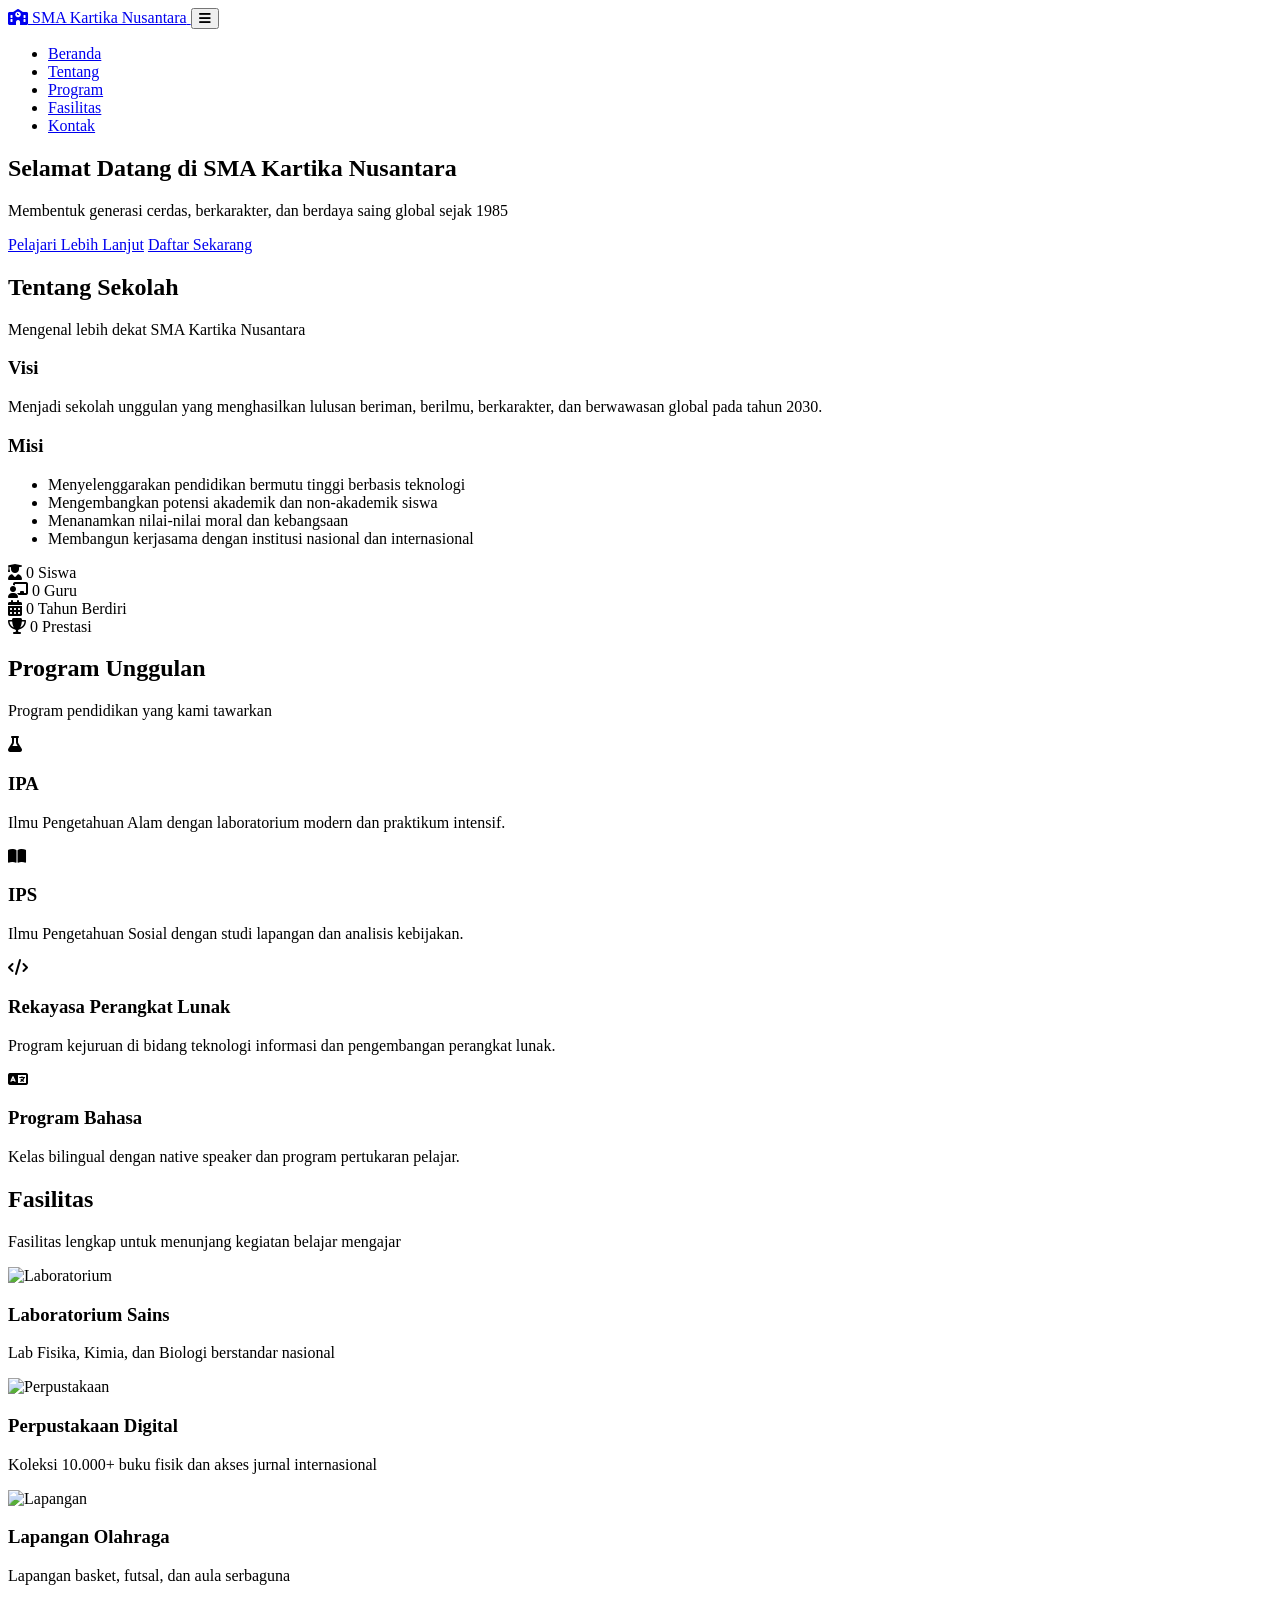
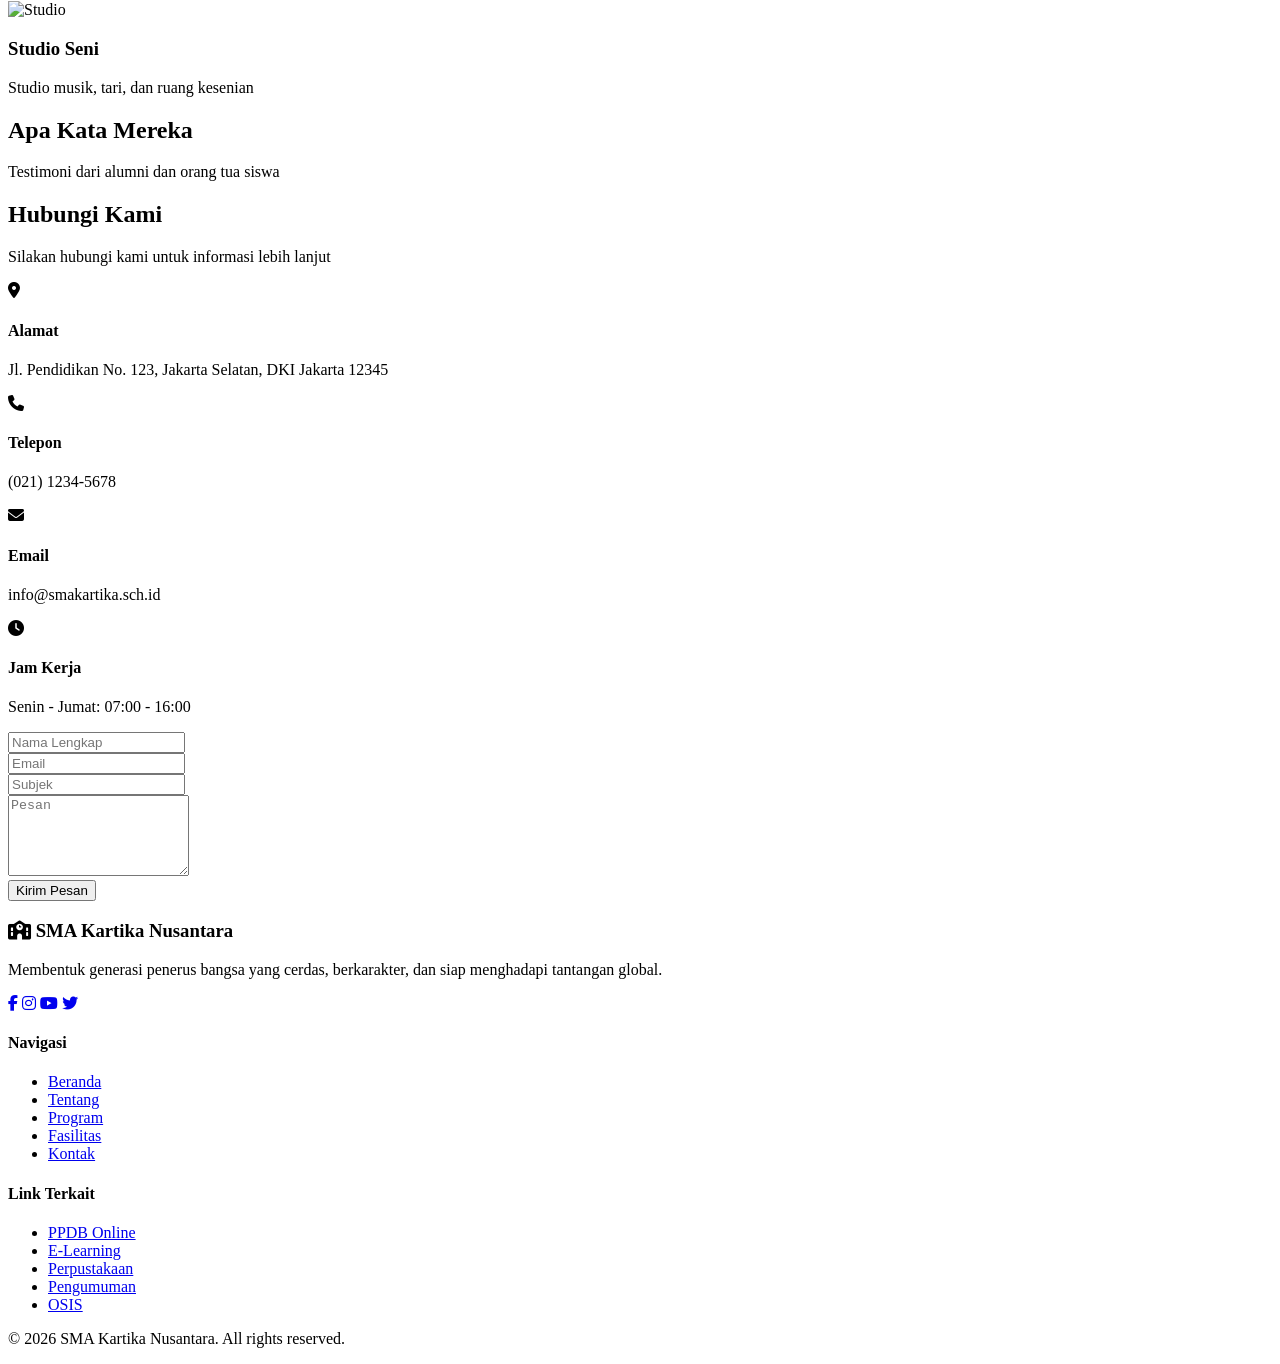
==== index.html @ 845f1a04 "Add files via upload" ====
<!DOCTYPE html>
<html lang="id">
<head>
    <meta charset="UTF-8">
    <meta name="viewport" content="width=device-width, initial-scale=1.0">
    <title>SMA Kartika Nusantara</title>
    <link rel="stylesheet" href="css/style.css">
    <link rel="stylesheet" href="https://cdnjs.cloudflare.com/ajax/libs/font-awesome/6.5.0/css/all.min.css">
</head>
<body>
    <!-- Navbar -->
    <nav class="navbar">
        <div class="container nav-container">
            <a href="#" class="nav-logo">
                <i class="fas fa-school"></i>
                <span>SMA Kartika Nusantara</span>
            </a>
            <button class="nav-toggle" id="navToggle" aria-label="Menu">
                <i class="fas fa-bars"></i>
            </button>
            <ul class="nav-menu" id="navMenu">
                <li><a href="#home" class="nav-link active">Beranda</a></li>
                <li><a href="#about" class="nav-link">Tentang</a></li>
                <li><a href="#programs" class="nav-link">Program</a></li>
                <li><a href="#facilities" class="nav-link">Fasilitas</a></li>
                <li><a href="#contact" class="nav-link">Kontak</a></li>
            </ul>
        </div>
    </nav>

    <!-- Hero -->
    <section class="hero" id="home">
        <div class="hero-overlay"></div>
        <div class="container hero-content">
            <h1>Selamat Datang di <span class="highlight">SMA Kartika Nusantara</span></h1>
            <p>Membentuk generasi cerdas, berkarakter, dan berdaya saing global sejak 1985</p>
            <div class="hero-buttons">
                <a href="#about" class="btn btn-primary">Pelajari Lebih Lanjut</a>
                <a href="#contact" class="btn btn-secondary">Daftar Sekarang</a>
            </div>
        </div>
    </section>

    <!-- About -->
    <section class="section" id="about">
        <div class="container">
            <div class="section-header">
                <h2>Tentang Sekolah</h2>
                <div class="divider"></div>
                <p>Mengenal lebih dekat SMA Kartika Nusantara</p>
            </div>
            <div class="about-grid">
                <div class="about-text">
                    <h3>Visi</h3>
                    <p>Menjadi sekolah unggulan yang menghasilkan lulusan beriman, berilmu, berkarakter, dan berwawasan global pada tahun 2030.</p>
                    <h3>Misi</h3>
                    <ul class="mission-list">
                        <li>Menyelenggarakan pendidikan bermutu tinggi berbasis teknologi</li>
                        <li>Mengembangkan potensi akademik dan non-akademik siswa</li>
                        <li>Menanamkan nilai-nilai moral dan kebangsaan</li>
                        <li>Membangun kerjasama dengan institusi nasional dan internasional</li>
                    </ul>
                </div>
                <div class="about-stats">
                    <div class="stat-card">
                        <i class="fas fa-user-graduate"></i>
                        <span class="stat-number" data-target="1200">0</span>
                        <span class="stat-label">Siswa</span>
                    </div>
                    <div class="stat-card">
                        <i class="fas fa-chalkboard-user"></i>
                        <span class="stat-number" data-target="85">0</span>
                        <span class="stat-label">Guru</span>
                    </div>
                    <div class="stat-card">
                        <i class="fas fa-calendar-alt"></i>
                        <span class="stat-number" data-target="39">0</span>
                        <span class="stat-label">Tahun Berdiri</span>
                    </div>
                    <div class="stat-card">
                        <i class="fas fa-trophy"></i>
                        <span class="stat-number" data-target="150">0</span>
                        <span class="stat-label">Prestasi</span>
                    </div>
                </div>
            </div>
        </div>
    </section>

    <!-- Programs -->
    <section class="section bg-light" id="programs">
        <div class="container">
            <div class="section-header">
                <h2>Program Unggulan</h2>
                <div class="divider"></div>
                <p>Program pendidikan yang kami tawarkan</p>
            </div>
            <div class="programs-grid">
                <div class="program-card">
                    <div class="program-icon"><i class="fas fa-flask"></i></div>
                    <h3>IPA</h3>
                    <p>Ilmu Pengetahuan Alam dengan laboratorium modern dan praktikum intensif.</p>
                </div>
                <div class="program-card">
                    <div class="program-icon"><i class="fas fa-book-open"></i></div>
                    <h3>IPS</h3>
                    <p>Ilmu Pengetahuan Sosial dengan studi lapangan dan analisis kebijakan.</p>
                </div>
                <div class="program-card">
                    <div class="program-icon"><i class="fas fa-code"></i></div>
                    <h3>Rekayasa Perangkat Lunak</h3>
                    <p>Program kejuruan di bidang teknologi informasi dan pengembangan perangkat lunak.</p>
                </div>
                <div class="program-card">
                    <div class="program-icon"><i class="fas fa-language"></i></div>
                    <h3>Program Bahasa</h3>
                    <p>Kelas bilingual dengan native speaker dan program pertukaran pelajar.</p>
                </div>
            </div>
        </div>
    </section>

    <!-- Facilities -->
    <section class="section" id="facilities">
        <div class="container">
            <div class="section-header">
                <h2>Fasilitas</h2>
                <div class="divider"></div>
                <p>Fasilitas lengkap untuk menunjang kegiatan belajar mengajar</p>
            </div>
            <div class="facilities-grid">
                <div class="facility-card">
                    <img src="https://placehold.co/400x250/2563eb/ffffff?text=Laboratorium" alt="Laboratorium">
                    <div class="facility-info">
                        <h3>Laboratorium Sains</h3>
                        <p>Lab Fisika, Kimia, dan Biologi berstandar nasional</p>
                    </div>
                </div>
                <div class="facility-card">
                    <img src="https://placehold.co/400x250/7c3aed/ffffff?text=Perpustakaan" alt="Perpustakaan">
                    <div class="facility-info">
                        <h3>Perpustakaan Digital</h3>
                        <p>Koleksi 10.000+ buku fisik dan akses jurnal internasional</p>
                    </div>
                </div>
                <div class="facility-card">
                    <img src="https://placehold.co/400x250/059669/ffffff?text=Lapangan" alt="Lapangan">
                    <div class="facility-info">
                        <h3>Lapangan Olahraga</h3>
                        <p>Lapangan basket, futsal, dan aula serbaguna</p>
                    </div>
                </div>
                <div class="facility-card">
                    <img src="https://placehold.co/400x250/dc2626/ffffff?text=Studio" alt="Studio">
                    <div class="facility-info">
                        <h3>Studio Seni</h3>
                        <p>Studio musik, tari, dan ruang kesenian</p>
                    </div>
                </div>
            </div>
        </div>
    </section>

    <!-- Testimonials -->
    <section class="section bg-light" id="testimonials">
        <div class="container">
            <div class="section-header">
                <h2>Apa Kata Mereka</h2>
                <div class="divider"></div>
                <p>Testimoni dari alumni dan orang tua siswa</p>
            </div>
            <div class="testimonials-grid" id="testimonialsContainer"></div>
        </div>
    </section>

    <!-- Contact -->
    <section class="section" id="contact">
        <div class="container">
            <div class="section-header">
                <h2>Hubungi Kami</h2>
                <div class="divider"></div>
                <p>Silakan hubungi kami untuk informasi lebih lanjut</p>
            </div>
            <div class="contact-grid">
                <div class="contact-info">
                    <div class="contact-item">
                        <i class="fas fa-map-marker-alt"></i>
                        <div>
                            <h4>Alamat</h4>
                            <p>Jl. Pendidikan No. 123, Jakarta Selatan, DKI Jakarta 12345</p>
                        </div>
                    </div>
                    <div class="contact-item">
                        <i class="fas fa-phone"></i>
                        <div>
                            <h4>Telepon</h4>
                            <p>(021) 1234-5678</p>
                        </div>
                    </div>
                    <div class="contact-item">
                        <i class="fas fa-envelope"></i>
                        <div>
                            <h4>Email</h4>
                            <p>info@smakartika.sch.id</p>
                        </div>
                    </div>
                    <div class="contact-item">
                        <i class="fas fa-clock"></i>
                        <div>
                            <h4>Jam Kerja</h4>
                            <p>Senin - Jumat: 07:00 - 16:00</p>
                        </div>
                    </div>
                </div>
                <form class="contact-form" id="contactForm">
                    <div class="form-group">
                        <input type="text" id="name" placeholder="Nama Lengkap" required>
                    </div>
                    <div class="form-group">
                        <input type="email" id="email" placeholder="Email" required>
                    </div>
                    <div class="form-group">
                        <input type="text" id="subject" placeholder="Subjek" required>
                    </div>
                    <div class="form-group">
                        <textarea id="message" rows="5" placeholder="Pesan" required></textarea>
                    </div>
                    <button type="submit" class="btn btn-primary btn-submit">Kirim Pesan</button>
                </form>
            </div>
        </div>
    </section>

    <!-- Footer -->
    <footer class="footer">
        <div class="container footer-grid">
            <div class="footer-brand">
                <h3><i class="fas fa-school"></i> SMA Kartika Nusantara</h3>
                <p>Membentuk generasi penerus bangsa yang cerdas, berkarakter, dan siap menghadapi tantangan global.</p>
                <div class="footer-social">
                    <a href="#" aria-label="Facebook"><i class="fab fa-facebook-f"></i></a>
                    <a href="#" aria-label="Instagram"><i class="fab fa-instagram"></i></a>
                    <a href="#" aria-label="YouTube"><i class="fab fa-youtube"></i></a>
                    <a href="#" aria-label="Twitter"><i class="fab fa-twitter"></i></a>
                </div>
            </div>
            <div class="footer-links">
                <h4>Navigasi</h4>
                <ul>
                    <li><a href="#home">Beranda</a></li>
                    <li><a href="#about">Tentang</a></li>
                    <li><a href="#programs">Program</a></li>
                    <li><a href="#facilities">Fasilitas</a></li>
                    <li><a href="#contact">Kontak</a></li>
                </ul>
            </div>
            <div class="footer-links">
                <h4>Link Terkait</h4>
                <ul>
                    <li><a href="#">PPDB Online</a></li>
                    <li><a href="#">E-Learning</a></li>
                    <li><a href="#">Perpustakaan</a></li>
                    <li><a href="#">Pengumuman</a></li>
                    <li><a href="#">OSIS</a></li>
                </ul>
            </div>
        </div>
        <div class="footer-bottom">
            <p>&copy; 2026 SMA Kartika Nusantara. All rights reserved.</p>
        </div>
    </footer>

    <script src="js/script.js"></script>
</body>
</html>
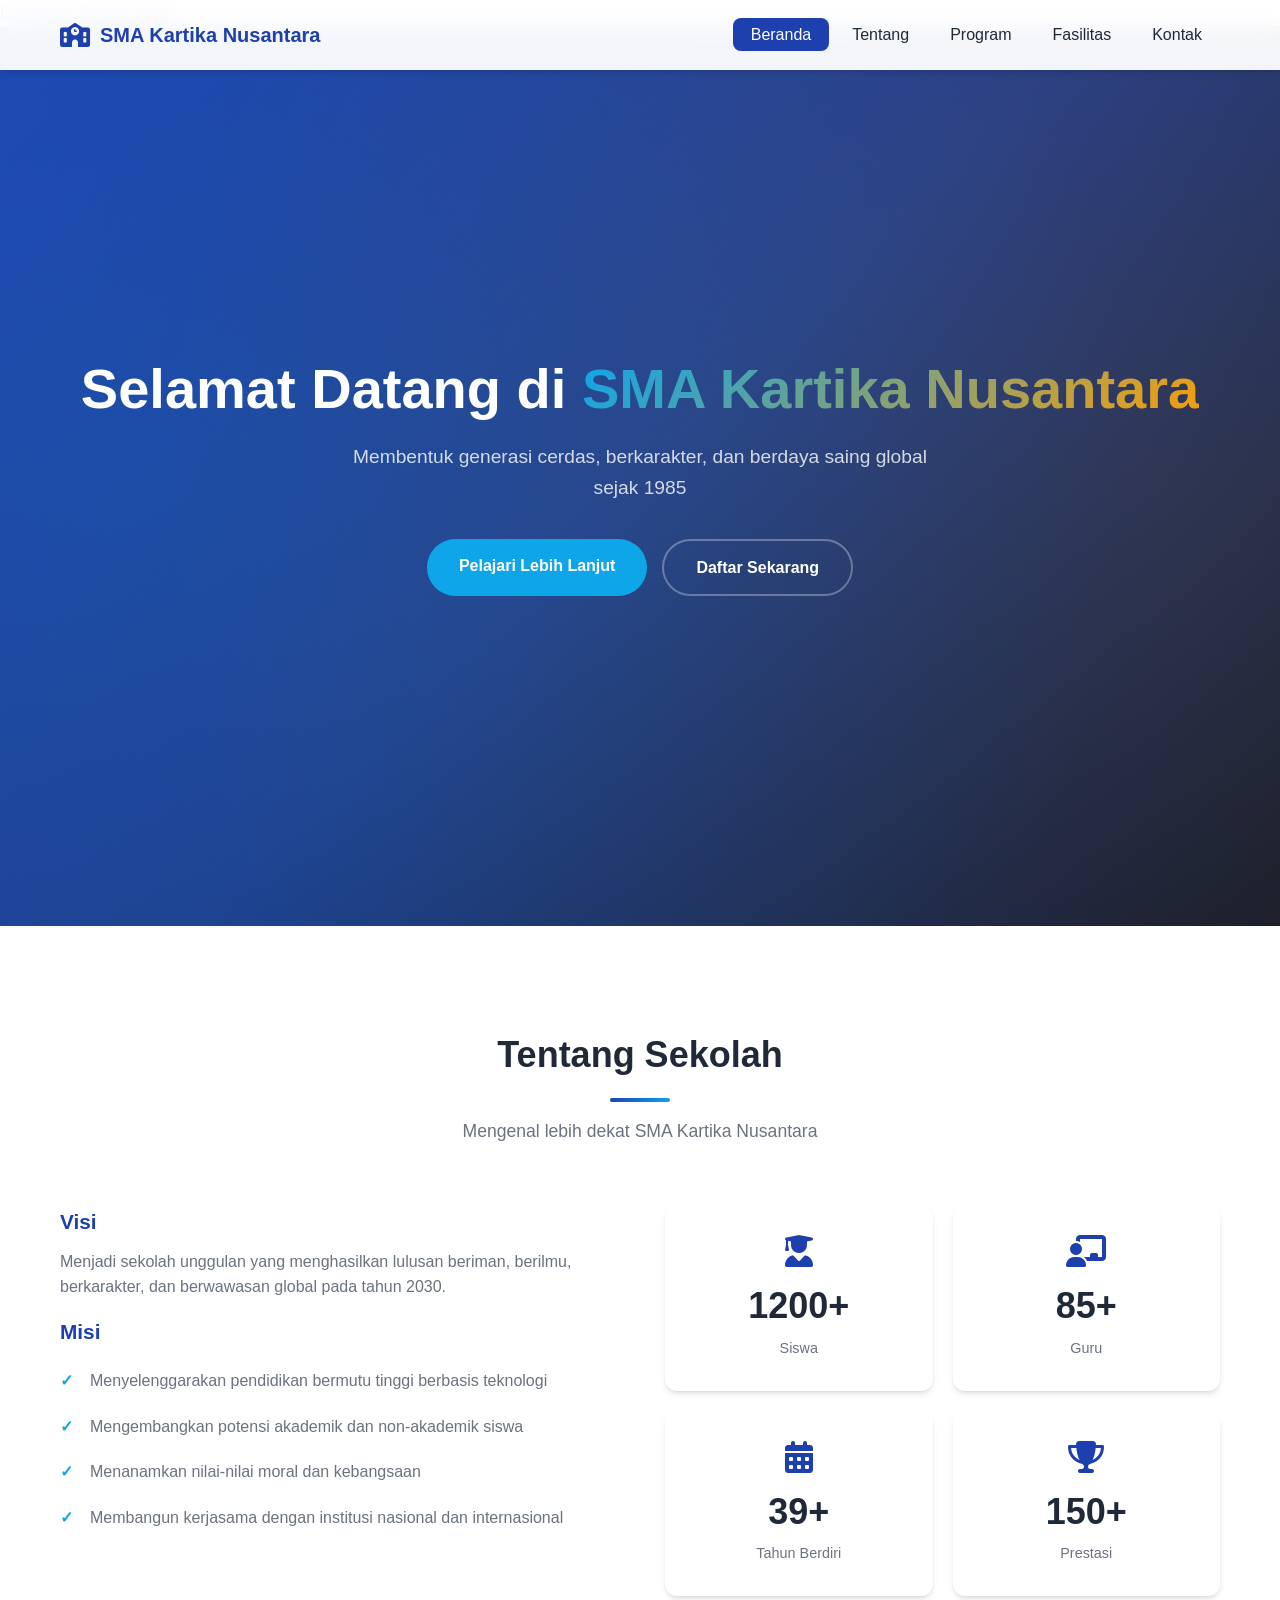
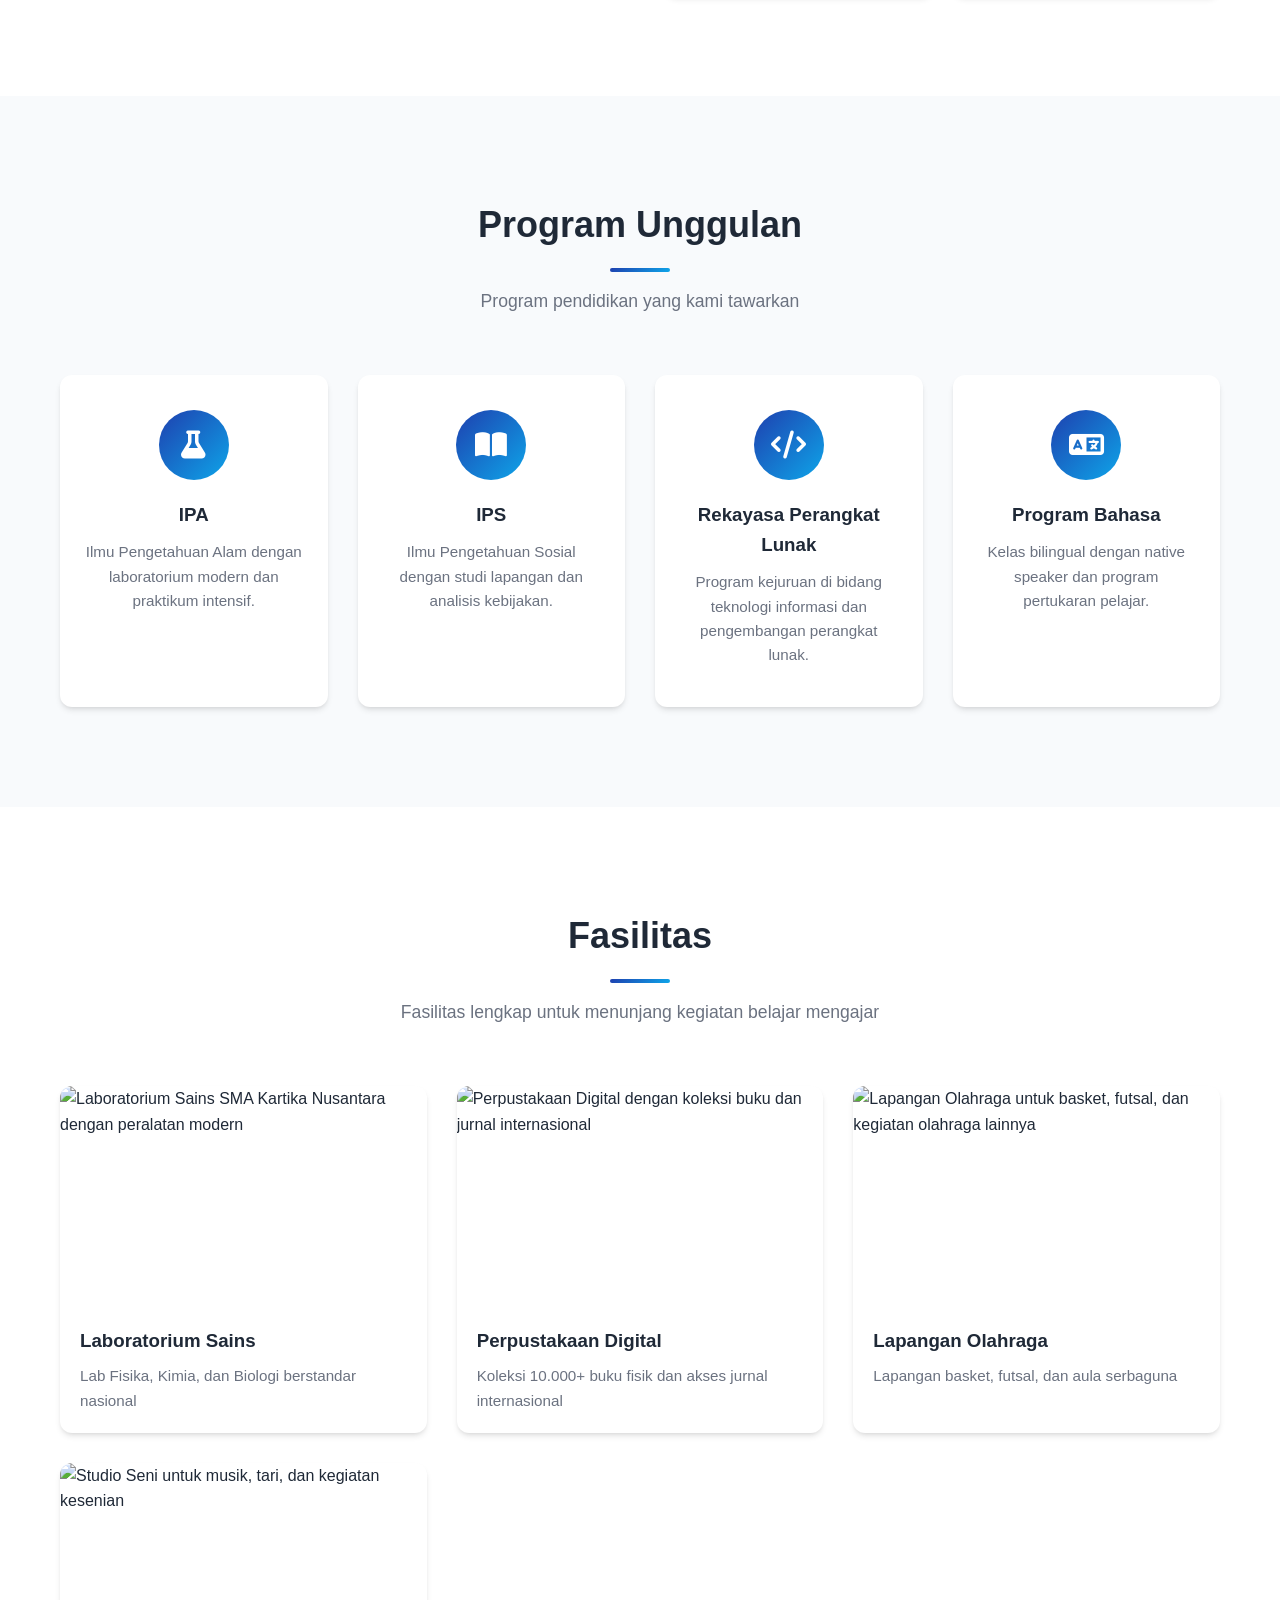
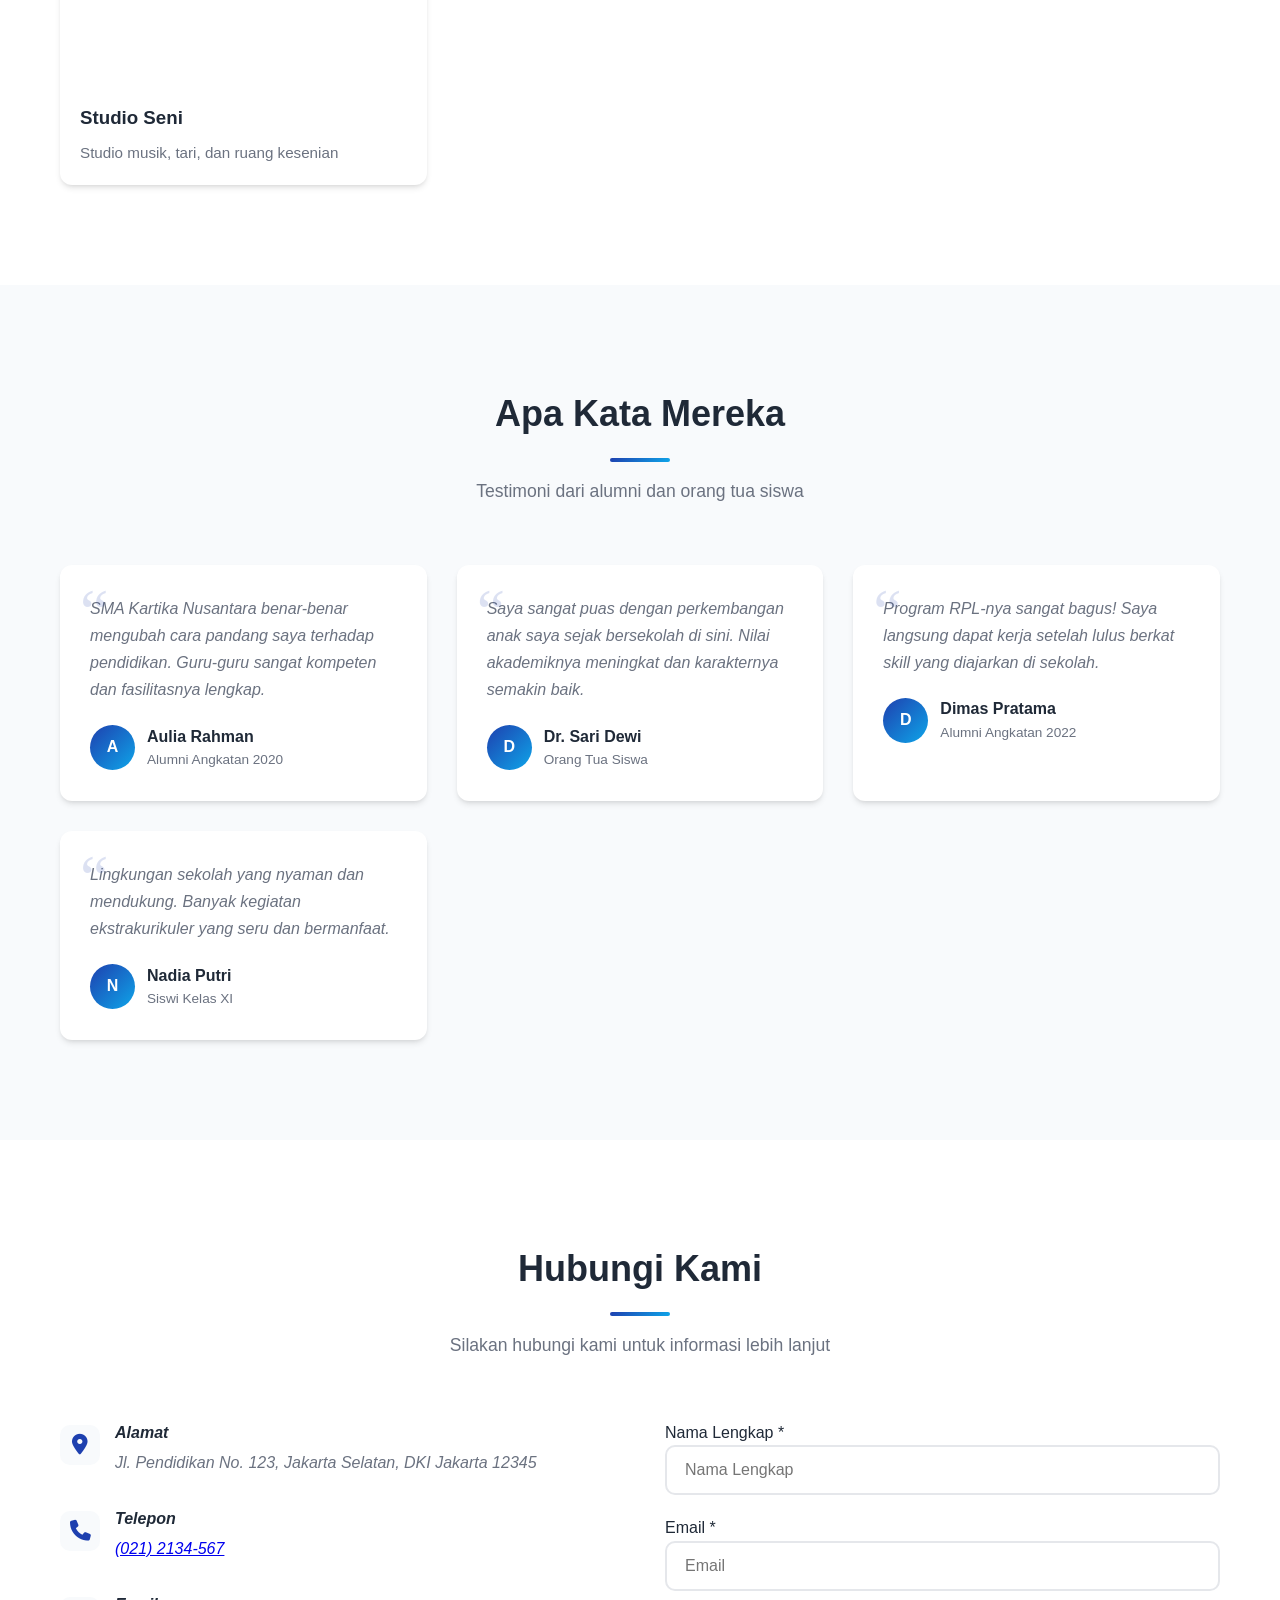
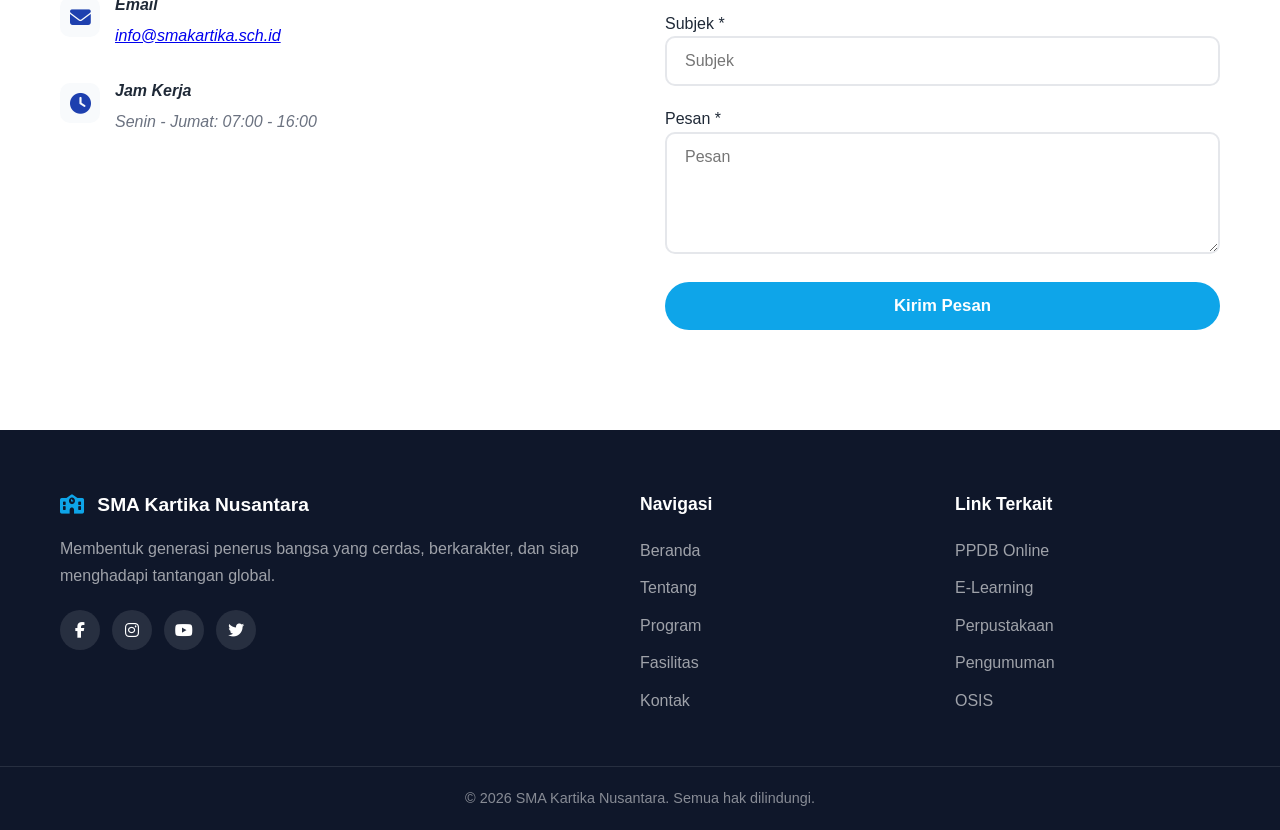
==== commit 9dcd22c4: "Improve: Enhanced HTML with accessibility, SEO, and best practices - Added comprehensive meta tags (" ====
--- a/index.html
+++ b/index.html
@@ -3,23 +3,38 @@
 <head>
     <meta charset="UTF-8">
     <meta name="viewport" content="width=device-width, initial-scale=1.0">
-    <title>SMA Kartika Nusantara</title>
+    <meta name="color-scheme" content="light">
+    <meta name="description" content="SMA Kartika Nusantara - Sekolah unggulan membentuk generasi cerdas, berkarakter, dan berdaya saing global sejak 1985. Lokasi di Jakarta Selatan.">
+    <meta name="keywords" content="SMA, sekolah, pendidikan, Jakarta, IPA, IPS, teknologi, bilingual">
+    <meta name="author" content="SMA Kartika Nusantara">
+    <meta property="og:title" content="SMA Kartika Nusantara - Sekolah Unggulan di Jakarta">
+    <meta property="og:description" content="Membentuk generasi cerdas, berkarakter, dan berdaya saing global sejak 1985">
+    <meta property="og:type" content="website">
+    <meta property="og:url" content="https://smakartika.sch.id">
+    <meta name="twitter:card" content="summary_large_image">
+    
+    <title>SMA Kartika Nusantara - Sekolah Unggulan Jakarta</title>
+    <link rel="canonical" href="https://smakartika.sch.id">
     <link rel="stylesheet" href="css/style.css">
+    <link rel="preload" href="https://cdnjs.cloudflare.com/ajax/libs/font-awesome/6.5.0/css/all.min.css" as="style">
     <link rel="stylesheet" href="https://cdnjs.cloudflare.com/ajax/libs/font-awesome/6.5.0/css/all.min.css">
 </head>
 <body>
+    <!-- Skip to main content link for accessibility -->
+    <a href="#main-content" class="skip-to-content">Lompat ke konten utama</a>
+
     <!-- Navbar -->
-    <nav class="navbar">
+    <nav class="navbar" aria-label="Navigasi utama">
         <div class="container nav-container">
-            <a href="#" class="nav-logo">
-                <i class="fas fa-school"></i>
+            <a href="/" class="nav-logo" title="Beranda SMA Kartika Nusantara">
+                <i class="fas fa-school" aria-hidden="true"></i>
                 <span>SMA Kartika Nusantara</span>
             </a>
-            <button class="nav-toggle" id="navToggle" aria-label="Menu">
-                <i class="fas fa-bars"></i>
+            <button class="nav-toggle" id="navToggle" aria-label="Buka menu navigasi" aria-expanded="false" aria-controls="navMenu">
+                <i class="fas fa-bars" aria-hidden="true"></i>
             </button>
             <ul class="nav-menu" id="navMenu">
-                <li><a href="#home" class="nav-link active">Beranda</a></li>
+                <li><a href="#home" class="nav-link active" aria-current="page">Beranda</a></li>
                 <li><a href="#about" class="nav-link">Tentang</a></li>
                 <li><a href="#programs" class="nav-link">Program</a></li>
                 <li><a href="#facilities" class="nav-link">Fasilitas</a></li>
@@ -28,223 +43,302 @@
         </div>
     </nav>
 
-    <!-- Hero -->
-    <section class="hero" id="home">
-        <div class="hero-overlay"></div>
-        <div class="container hero-content">
-            <h1>Selamat Datang di <span class="highlight">SMA Kartika Nusantara</span></h1>
-            <p>Membentuk generasi cerdas, berkarakter, dan berdaya saing global sejak 1985</p>
-            <div class="hero-buttons">
-                <a href="#about" class="btn btn-primary">Pelajari Lebih Lanjut</a>
-                <a href="#contact" class="btn btn-secondary">Daftar Sekarang</a>
-            </div>
-        </div>
-    </section>
-
-    <!-- About -->
-    <section class="section" id="about">
-        <div class="container">
-            <div class="section-header">
-                <h2>Tentang Sekolah</h2>
-                <div class="divider"></div>
-                <p>Mengenal lebih dekat SMA Kartika Nusantara</p>
-            </div>
-            <div class="about-grid">
-                <div class="about-text">
-                    <h3>Visi</h3>
-                    <p>Menjadi sekolah unggulan yang menghasilkan lulusan beriman, berilmu, berkarakter, dan berwawasan global pada tahun 2030.</p>
-                    <h3>Misi</h3>
-                    <ul class="mission-list">
-                        <li>Menyelenggarakan pendidikan bermutu tinggi berbasis teknologi</li>
-                        <li>Mengembangkan potensi akademik dan non-akademik siswa</li>
-                        <li>Menanamkan nilai-nilai moral dan kebangsaan</li>
-                        <li>Membangun kerjasama dengan institusi nasional dan internasional</li>
-                    </ul>
-                </div>
-                <div class="about-stats">
-                    <div class="stat-card">
-                        <i class="fas fa-user-graduate"></i>
-                        <span class="stat-number" data-target="1200">0</span>
-                        <span class="stat-label">Siswa</span>
+    <!-- Main Content -->
+    <main id="main-content">
+        <!-- Hero Section -->
+        <section class="hero" id="home">
+            <div class="hero-overlay"></div>
+            <div class="container hero-content">
+                <h1>Selamat Datang di <span class="highlight">SMA Kartika Nusantara</span></h1>
+                <p>Membentuk generasi cerdas, berkarakter, dan berdaya saing global sejak 1985</p>
+                <div class="hero-buttons">
+                    <a href="#about" class="btn btn-primary">Pelajari Lebih Lanjut</a>
+                    <a href="#contact" class="btn btn-secondary">Daftar Sekarang</a>
+                </div>
+            </div>
+        </section>
+
+        <!-- About Section -->
+        <section class="section" id="about">
+            <div class="container">
+                <div class="section-header">
+                    <h2>Tentang Sekolah</h2>
+                    <div class="divider" aria-hidden="true"></div>
+                    <p>Mengenal lebih dekat SMA Kartika Nusantara</p>
+                </div>
+                <div class="about-grid">
+                    <div class="about-text">
+                        <section>
+                            <h3>Visi</h3>
+                            <p>Menjadi sekolah unggulan yang menghasilkan lulusan beriman, berilmu, berkarakter, dan berwawasan global pada tahun 2030.</p>
+                        </section>
+                        <section>
+                            <h3>Misi</h3>
+                            <ul class="mission-list">
+                                <li>Menyelenggarakan pendidikan bermutu tinggi berbasis teknologi</li>
+                                <li>Mengembangkan potensi akademik dan non-akademik siswa</li>
+                                <li>Menanamkan nilai-nilai moral dan kebangsaan</li>
+                                <li>Membangun kerjasama dengan institusi nasional dan internasional</li>
+                            </ul>
+                        </section>
                     </div>
-                    <div class="stat-card">
-                        <i class="fas fa-chalkboard-user"></i>
-                        <span class="stat-number" data-target="85">0</span>
-                        <span class="stat-label">Guru</span>
+                    <div class="about-stats">
+                        <div class="stat-card">
+                            <i class="fas fa-user-graduate" aria-hidden="true"></i>
+                            <span class="stat-number" data-target="1200" aria-label="Jumlah siswa">0</span>
+                            <span class="stat-label">Siswa</span>
+                        </div>
+                        <div class="stat-card">
+                            <i class="fas fa-chalkboard-user" aria-hidden="true"></i>
+                            <span class="stat-number" data-target="85" aria-label="Jumlah guru">0</span>
+                            <span class="stat-label">Guru</span>
+                        </div>
+                        <div class="stat-card">
+                            <i class="fas fa-calendar-alt" aria-hidden="true"></i>
+                            <span class="stat-number" data-target="39" aria-label="Tahun berdiri">0</span>
+                            <span class="stat-label">Tahun Berdiri</span>
+                        </div>
+                        <div class="stat-card">
+                            <i class="fas fa-trophy" aria-hidden="true"></i>
+                            <span class="stat-number" data-target="150" aria-label="Jumlah prestasi">0</span>
+                            <span class="stat-label">Prestasi</span>
+                        </div>
                     </div>
-                    <div class="stat-card">
-                        <i class="fas fa-calendar-alt"></i>
-                        <span class="stat-number" data-target="39">0</span>
-                        <span class="stat-label">Tahun Berdiri</span>
-                    </div>
-                    <div class="stat-card">
-                        <i class="fas fa-trophy"></i>
-                        <span class="stat-number" data-target="150">0</span>
-                        <span class="stat-label">Prestasi</span>
-                    </div>
-                </div>
-            </div>
-        </div>
-    </section>
-
-    <!-- Programs -->
-    <section class="section bg-light" id="programs">
-        <div class="container">
-            <div class="section-header">
-                <h2>Program Unggulan</h2>
-                <div class="divider"></div>
-                <p>Program pendidikan yang kami tawarkan</p>
-            </div>
-            <div class="programs-grid">
-                <div class="program-card">
-                    <div class="program-icon"><i class="fas fa-flask"></i></div>
-                    <h3>IPA</h3>
-                    <p>Ilmu Pengetahuan Alam dengan laboratorium modern dan praktikum intensif.</p>
-                </div>
-                <div class="program-card">
-                    <div class="program-icon"><i class="fas fa-book-open"></i></div>
-                    <h3>IPS</h3>
-                    <p>Ilmu Pengetahuan Sosial dengan studi lapangan dan analisis kebijakan.</p>
-                </div>
-                <div class="program-card">
-                    <div class="program-icon"><i class="fas fa-code"></i></div>
-                    <h3>Rekayasa Perangkat Lunak</h3>
-                    <p>Program kejuruan di bidang teknologi informasi dan pengembangan perangkat lunak.</p>
-                </div>
-                <div class="program-card">
-                    <div class="program-icon"><i class="fas fa-language"></i></div>
-                    <h3>Program Bahasa</h3>
-                    <p>Kelas bilingual dengan native speaker dan program pertukaran pelajar.</p>
-                </div>
-            </div>
-        </div>
-    </section>
-
-    <!-- Facilities -->
-    <section class="section" id="facilities">
-        <div class="container">
-            <div class="section-header">
-                <h2>Fasilitas</h2>
-                <div class="divider"></div>
-                <p>Fasilitas lengkap untuk menunjang kegiatan belajar mengajar</p>
-            </div>
-            <div class="facilities-grid">
-                <div class="facility-card">
-                    <img src="https://placehold.co/400x250/2563eb/ffffff?text=Laboratorium" alt="Laboratorium">
-                    <div class="facility-info">
-                        <h3>Laboratorium Sains</h3>
-                        <p>Lab Fisika, Kimia, dan Biologi berstandar nasional</p>
-                    </div>
-                </div>
-                <div class="facility-card">
-                    <img src="https://placehold.co/400x250/7c3aed/ffffff?text=Perpustakaan" alt="Perpustakaan">
-                    <div class="facility-info">
-                        <h3>Perpustakaan Digital</h3>
-                        <p>Koleksi 10.000+ buku fisik dan akses jurnal internasional</p>
-                    </div>
-                </div>
-                <div class="facility-card">
-                    <img src="https://placehold.co/400x250/059669/ffffff?text=Lapangan" alt="Lapangan">
-                    <div class="facility-info">
-                        <h3>Lapangan Olahraga</h3>
-                        <p>Lapangan basket, futsal, dan aula serbaguna</p>
-                    </div>
-                </div>
-                <div class="facility-card">
-                    <img src="https://placehold.co/400x250/dc2626/ffffff?text=Studio" alt="Studio">
-                    <div class="facility-info">
-                        <h3>Studio Seni</h3>
-                        <p>Studio musik, tari, dan ruang kesenian</p>
-                    </div>
-                </div>
-            </div>
-        </div>
-    </section>
-
-    <!-- Testimonials -->
-    <section class="section bg-light" id="testimonials">
-        <div class="container">
-            <div class="section-header">
-                <h2>Apa Kata Mereka</h2>
-                <div class="divider"></div>
-                <p>Testimoni dari alumni dan orang tua siswa</p>
-            </div>
-            <div class="testimonials-grid" id="testimonialsContainer"></div>
-        </div>
-    </section>
-
-    <!-- Contact -->
-    <section class="section" id="contact">
-        <div class="container">
-            <div class="section-header">
-                <h2>Hubungi Kami</h2>
-                <div class="divider"></div>
-                <p>Silakan hubungi kami untuk informasi lebih lanjut</p>
-            </div>
-            <div class="contact-grid">
-                <div class="contact-info">
-                    <div class="contact-item">
-                        <i class="fas fa-map-marker-alt"></i>
-                        <div>
-                            <h4>Alamat</h4>
-                            <p>Jl. Pendidikan No. 123, Jakarta Selatan, DKI Jakarta 12345</p>
-                        </div>
-                    </div>
-                    <div class="contact-item">
-                        <i class="fas fa-phone"></i>
-                        <div>
-                            <h4>Telepon</h4>
-                            <p>(021) 1234-5678</p>
-                        </div>
-                    </div>
-                    <div class="contact-item">
-                        <i class="fas fa-envelope"></i>
-                        <div>
-                            <h4>Email</h4>
-                            <p>info@smakartika.sch.id</p>
-                        </div>
-                    </div>
-                    <div class="contact-item">
-                        <i class="fas fa-clock"></i>
-                        <div>
-                            <h4>Jam Kerja</h4>
-                            <p>Senin - Jumat: 07:00 - 16:00</p>
-                        </div>
-                    </div>
-                </div>
-                <form class="contact-form" id="contactForm">
-                    <div class="form-group">
-                        <input type="text" id="name" placeholder="Nama Lengkap" required>
-                    </div>
-                    <div class="form-group">
-                        <input type="email" id="email" placeholder="Email" required>
-                    </div>
-                    <div class="form-group">
-                        <input type="text" id="subject" placeholder="Subjek" required>
-                    </div>
-                    <div class="form-group">
-                        <textarea id="message" rows="5" placeholder="Pesan" required></textarea>
-                    </div>
-                    <button type="submit" class="btn btn-primary btn-submit">Kirim Pesan</button>
-                </form>
-            </div>
-        </div>
-    </section>
+                </div>
+            </div>
+        </section>
+
+        <!-- Programs Section -->
+        <section class="section bg-light" id="programs">
+            <div class="container">
+                <div class="section-header">
+                    <h2>Program Unggulan</h2>
+                    <div class="divider" aria-hidden="true"></div>
+                    <p>Program pendidikan yang kami tawarkan</p>
+                </div>
+                <div class="programs-grid">
+                    <article class="program-card">
+                        <div class="program-icon">
+                            <i class="fas fa-flask" aria-hidden="true"></i>
+                        </div>
+                        <h3>IPA</h3>
+                        <p>Ilmu Pengetahuan Alam dengan laboratorium modern dan praktikum intensif.</p>
+                    </article>
+                    <article class="program-card">
+                        <div class="program-icon">
+                            <i class="fas fa-book-open" aria-hidden="true"></i>
+                        </div>
+                        <h3>IPS</h3>
+                        <p>Ilmu Pengetahuan Sosial dengan studi lapangan dan analisis kebijakan.</p>
+                    </article>
+                    <article class="program-card">
+                        <div class="program-icon">
+                            <i class="fas fa-code" aria-hidden="true"></i>
+                        </div>
+                        <h3>Rekayasa Perangkat Lunak</h3>
+                        <p>Program kejuruan di bidang teknologi informasi dan pengembangan perangkat lunak.</p>
+                    </article>
+                    <article class="program-card">
+                        <div class="program-icon">
+                            <i class="fas fa-language" aria-hidden="true"></i>
+                        </div>
+                        <h3>Program Bahasa</h3>
+                        <p>Kelas bilingual dengan native speaker dan program pertukaran pelajar.</p>
+                    </article>
+                </div>
+            </div>
+        </section>
+
+        <!-- Facilities Section -->
+        <section class="section" id="facilities">
+            <div class="container">
+                <div class="section-header">
+                    <h2>Fasilitas</h2>
+                    <div class="divider" aria-hidden="true"></div>
+                    <p>Fasilitas lengkap untuk menunjang kegiatan belajar mengajar</p>
+                </div>
+                <div class="facilities-grid">
+                    <article class="facility-card">
+                        <img 
+                            src="https://placehold.co/400x250/2563eb/ffffff?text=Laboratorium" 
+                            alt="Laboratorium Sains SMA Kartika Nusantara dengan peralatan modern"
+                            width="400"
+                            height="250"
+                            loading="lazy"
+                        >
+                        <div class="facility-info">
+                            <h3>Laboratorium Sains</h3>
+                            <p>Lab Fisika, Kimia, dan Biologi berstandar nasional</p>
+                        </div>
+                    </article>
+                    <article class="facility-card">
+                        <img 
+                            src="https://placehold.co/400x250/7c3aed/ffffff?text=Perpustakaan" 
+                            alt="Perpustakaan Digital dengan koleksi buku dan jurnal internasional"
+                            width="400"
+                            height="250"
+                            loading="lazy"
+                        >
+                        <div class="facility-info">
+                            <h3>Perpustakaan Digital</h3>
+                            <p>Koleksi 10.000+ buku fisik dan akses jurnal internasional</p>
+                        </div>
+                    </article>
+                    <article class="facility-card">
+                        <img 
+                            src="https://placehold.co/400x250/059669/ffffff?text=Lapangan" 
+                            alt="Lapangan Olahraga untuk basket, futsal, dan kegiatan olahraga lainnya"
+                            width="400"
+                            height="250"
+                            loading="lazy"
+                        >
+                        <div class="facility-info">
+                            <h3>Lapangan Olahraga</h3>
+                            <p>Lapangan basket, futsal, dan aula serbaguna</p>
+                        </div>
+                    </article>
+                    <article class="facility-card">
+                        <img 
+                            src="https://placehold.co/400x250/dc2626/ffffff?text=Studio" 
+                            alt="Studio Seni untuk musik, tari, dan kegiatan kesenian"
+                            width="400"
+                            height="250"
+                            loading="lazy"
+                        >
+                        <div class="facility-info">
+                            <h3>Studio Seni</h3>
+                            <p>Studio musik, tari, dan ruang kesenian</p>
+                        </div>
+                    </article>
+                </div>
+            </div>
+        </section>
+
+        <!-- Testimonials Section -->
+        <section class="section bg-light" id="testimonials">
+            <div class="container">
+                <div class="section-header">
+                    <h2>Apa Kata Mereka</h2>
+                    <div class="divider" aria-hidden="true"></div>
+                    <p>Testimoni dari alumni dan orang tua siswa</p>
+                </div>
+                <div class="testimonials-grid" id="testimonialsContainer" role="region" aria-label="Testimoni pengguna"></div>
+            </div>
+        </section>
+
+        <!-- Contact Section -->
+        <section class="section" id="contact">
+            <div class="container">
+                <div class="section-header">
+                    <h2>Hubungi Kami</h2>
+                    <div class="divider" aria-hidden="true"></div>
+                    <p>Silakan hubungi kami untuk informasi lebih lanjut</p>
+                </div>
+                <div class="contact-grid">
+                    <address class="contact-info">
+                        <div class="contact-item">
+                            <i class="fas fa-map-marker-alt" aria-hidden="true"></i>
+                            <div>
+                                <h4>Alamat</h4>
+                                <p>Jl. Pendidikan No. 123, Jakarta Selatan, DKI Jakarta 12345</p>
+                            </div>
+                        </div>
+                        <div class="contact-item">
+                            <i class="fas fa-phone" aria-hidden="true"></i>
+                            <div>
+                                <h4>Telepon</h4>
+                                <p><a href="tel:+62212134567">(021) 2134-567</a></p>
+                            </div>
+                        </div>
+                        <div class="contact-item">
+                            <i class="fas fa-envelope" aria-hidden="true"></i>
+                            <div>
+                                <h4>Email</h4>
+                                <p><a href="mailto:info@smakartika.sch.id">info@smakartika.sch.id</a></p>
+                            </div>
+                        </div>
+                        <div class="contact-item">
+                            <i class="fas fa-clock" aria-hidden="true"></i>
+                            <div>
+                                <h4>Jam Kerja</h4>
+                                <p>Senin - Jumat: 07:00 - 16:00</p>
+                            </div>
+                        </div>
+                    </address>
+                    <form class="contact-form" id="contactForm" novalidate>
+                        <div class="form-group">
+                            <label for="name">Nama Lengkap <span aria-label="wajib diisi">*</span></label>
+                            <input 
+                                type="text" 
+                                id="name" 
+                                name="name" 
+                                placeholder="Nama Lengkap" 
+                                required
+                                aria-required="true"
+                            >
+                        </div>
+                        <div class="form-group">
+                            <label for="email">Email <span aria-label="wajib diisi">*</span></label>
+                            <input 
+                                type="email" 
+                                id="email" 
+                                name="email" 
+                                placeholder="Email" 
+                                required
+                                aria-required="true"
+                            >
+                        </div>
+                        <div class="form-group">
+                            <label for="subject">Subjek <span aria-label="wajib diisi">*</span></label>
+                            <input 
+                                type="text" 
+                                id="subject" 
+                                name="subject" 
+                                placeholder="Subjek" 
+                                required
+                                aria-required="true"
+                            >
+                        </div>
+                        <div class="form-group">
+                            <label for="message">Pesan <span aria-label="wajib diisi">*</span></label>
+                            <textarea 
+                                id="message" 
+                                name="message" 
+                                rows="5" 
+                                placeholder="Pesan" 
+                                required
+                                aria-required="true"
+                            ></textarea>
+                        </div>
+                        <button type="submit" class="btn btn-primary btn-submit">Kirim Pesan</button>
+                    </form>
+                </div>
+            </div>
+        </section>
+    </main>
 
     <!-- Footer -->
-    <footer class="footer">
+    <footer class="footer" aria-label="Footer situs">
         <div class="container footer-grid">
             <div class="footer-brand">
-                <h3><i class="fas fa-school"></i> SMA Kartika Nusantara</h3>
+                <h3><i class="fas fa-school" aria-hidden="true"></i> SMA Kartika Nusantara</h3>
                 <p>Membentuk generasi penerus bangsa yang cerdas, berkarakter, dan siap menghadapi tantangan global.</p>
-                <div class="footer-social">
-                    <a href="#" aria-label="Facebook"><i class="fab fa-facebook-f"></i></a>
-                    <a href="#" aria-label="Instagram"><i class="fab fa-instagram"></i></a>
-                    <a href="#" aria-label="YouTube"><i class="fab fa-youtube"></i></a>
-                    <a href="#" aria-label="Twitter"><i class="fab fa-twitter"></i></a>
-                </div>
-            </div>
-            <div class="footer-links">
+                <div class="footer-social" aria-label="Media sosial">
+                    <a href="https://facebook.com/smakartika" aria-label="Facebook SMA Kartika Nusantara" target="_blank" rel="noopener noreferrer">
+                        <i class="fab fa-facebook-f" aria-hidden="true"></i>
+                    </a>
+                    <a href="https://instagram.com/smakartika" aria-label="Instagram SMA Kartika Nusantara" target="_blank" rel="noopener noreferrer">
+                        <i class="fab fa-instagram" aria-hidden="true"></i>
+                    </a>
+                    <a href="https://youtube.com/@smakartika" aria-label="YouTube SMA Kartika Nusantara" target="_blank" rel="noopener noreferrer">
+                        <i class="fab fa-youtube" aria-hidden="true"></i>
+                    </a>
+                    <a href="https://twitter.com/smakartika" aria-label="Twitter SMA Kartika Nusantara" target="_blank" rel="noopener noreferrer">
+                        <i class="fab fa-twitter" aria-hidden="true"></i>
+                    </a>
+                </div>
+            </div>
+            <nav class="footer-links">
                 <h4>Navigasi</h4>
                 <ul>
                     <li><a href="#home">Beranda</a></li>
@@ -253,23 +347,23 @@
                     <li><a href="#facilities">Fasilitas</a></li>
                     <li><a href="#contact">Kontak</a></li>
                 </ul>
-            </div>
-            <div class="footer-links">
+            </nav>
+            <nav class="footer-links">
                 <h4>Link Terkait</h4>
                 <ul>
-                    <li><a href="#">PPDB Online</a></li>
-                    <li><a href="#">E-Learning</a></li>
-                    <li><a href="#">Perpustakaan</a></li>
-                    <li><a href="#">Pengumuman</a></li>
-                    <li><a href="#">OSIS</a></li>
+                    <li><a href="./ppdb.html">PPDB Online</a></li>
+                    <li><a href="./elearning.html">E-Learning</a></li>
+                    <li><a href="./perpustakaan.html">Perpustakaan</a></li>
+                    <li><a href="./pengumuman.html">Pengumuman</a></li>
+                    <li><a href="./osis.html">OSIS</a></li>
                 </ul>
-            </div>
+            </nav>
         </div>
         <div class="footer-bottom">
-            <p>&copy; 2026 SMA Kartika Nusantara. All rights reserved.</p>
+            <p>&copy; 2026 SMA Kartika Nusantara. Semua hak dilindungi.</p>
         </div>
     </footer>
 
-    <script src="js/script.js"></script>
+    <script src="js/script.js" defer></script>
 </body>
-</html>
+</html>
--- a/css/style.css
+++ b/css/style.css
@@ -0,0 +1,737 @@
+* {
+    margin: 0;
+    padding: 0;
+    box-sizing: border-box;
+}
+
+:root {
+    --primary: #1e40af;
+    --primary-dark: #1e3a8a;
+    --secondary: #0ea5e9;
+    --accent: #f59e0b;
+    --text: #1f2937;
+    --text-light: #6b7280;
+    --bg: #ffffff;
+    --bg-light: #f8fafc;
+    --border: #e5e7eb;
+    --shadow: 0 4px 6px -1px rgba(0, 0, 0, 0.1), 0 2px 4px -2px rgba(0, 0, 0, 0.1);
+    --shadow-lg: 0 10px 15px -3px rgba(0, 0, 0, 0.1), 0 4px 6px -4px rgba(0, 0, 0, 0.1);
+    --radius: 12px;
+    --transition: 0.3s ease;
+}
+
+html {
+    scroll-behavior: smooth;
+}
+
+body {
+    font-family: -apple-system, BlinkMacSystemFont, "Segoe UI", Roboto, "Helvetica Neue", Arial, sans-serif;
+    color: var(--text);
+    line-height: 1.6;
+}
+
+.container {
+    max-width: 1200px;
+    margin: 0 auto;
+    padding: 0 20px;
+}
+
+/* Navbar */
+.navbar {
+    position: fixed;
+    top: 0;
+    width: 100%;
+    background: rgba(255, 255, 255, 0.95);
+    backdrop-filter: blur(10px);
+    z-index: 1000;
+    box-shadow: var(--shadow);
+    transition: var(--transition);
+}
+
+.navbar.scrolled {
+    box-shadow: var(--shadow-lg);
+}
+
+.nav-container {
+    display: flex;
+    justify-content: space-between;
+    align-items: center;
+    height: 70px;
+}
+
+.nav-logo {
+    display: flex;
+    align-items: center;
+    gap: 10px;
+    font-size: 1.25rem;
+    font-weight: 700;
+    color: var(--primary);
+    text-decoration: none;
+}
+
+.nav-logo i {
+    font-size: 1.5rem;
+}
+
+.nav-menu {
+    display: flex;
+    list-style: none;
+    gap: 5px;
+}
+
+.nav-link {
+    text-decoration: none;
+    color: var(--text);
+    padding: 8px 18px;
+    border-radius: 8px;
+    font-weight: 500;
+    transition: var(--transition);
+}
+
+.nav-link:hover,
+.nav-link.active {
+    background: var(--primary);
+    color: white;
+}
+
+.nav-toggle {
+    display: none;
+    background: none;
+    border: none;
+    font-size: 1.5rem;
+    color: var(--text);
+    cursor: pointer;
+    padding: 5px;
+}
+
+/* Hero */
+.hero {
+    position: relative;
+    min-height: 100vh;
+    display: flex;
+    align-items: center;
+    background: linear-gradient(135deg, var(--primary) 0%, var(--primary-dark) 50%, #0f172a 100%);
+    overflow: hidden;
+}
+
+.hero::before {
+    content: '';
+    position: absolute;
+    top: -50%;
+    left: -50%;
+    width: 200%;
+    height: 200%;
+    background: radial-gradient(circle at 30% 50%, rgba(14, 165, 233, 0.15) 0%, transparent 50%),
+                radial-gradient(circle at 70% 50%, rgba(245, 158, 11, 0.1) 0%, transparent 50%);
+    animation: heroFloat 20s ease-in-out infinite;
+}
+
+@keyframes heroFloat {
+    0%, 100% { transform: translate(0, 0) rotate(0deg); }
+    33% { transform: translate(30px, -30px) rotate(1deg); }
+    66% { transform: translate(-20px, 20px) rotate(-1deg); }
+}
+
+.hero-overlay {
+    position: absolute;
+    inset: 0;
+    background: url("data:image/svg+xml,%3Csvg viewBox='0 0 400 400' xmlns='http://www.w3.org/2000/svg'%3E%3Cfilter id='noiseFilter'%3E%3CfeTurbulence type='fractalNoise' baseFrequency='0.9' numOctaves='4' stitchTiles='stitch'/%3E%3C/filter%3E%3Crect width='100%25' height='100%25' filter='url(%23noiseFilter)' opacity='0.03'/%3E%3C/svg%3E");
+    opacity: 0.5;
+}
+
+.hero-content {
+    position: relative;
+    text-align: center;
+    z-index: 1;
+}
+
+.hero-content h1 {
+    font-size: 3.5rem;
+    color: white;
+    margin-bottom: 20px;
+    line-height: 1.2;
+}
+
+.hero-content .highlight {
+    background: linear-gradient(135deg, var(--secondary), var(--accent));
+    -webkit-background-clip: text;
+    -webkit-text-fill-color: transparent;
+    background-clip: text;
+}
+
+.hero-content p {
+    font-size: 1.2rem;
+    color: rgba(255, 255, 255, 0.8);
+    margin-bottom: 35px;
+    max-width: 600px;
+    margin-left: auto;
+    margin-right: auto;
+}
+
+.hero-buttons {
+    display: flex;
+    gap: 15px;
+    justify-content: center;
+    flex-wrap: wrap;
+}
+
+.btn {
+    display: inline-block;
+    padding: 14px 32px;
+    border-radius: 50px;
+    text-decoration: none;
+    font-weight: 600;
+    font-size: 1rem;
+    transition: var(--transition);
+    cursor: pointer;
+    border: none;
+}
+
+.btn-primary {
+    background: var(--secondary);
+    color: white;
+}
+
+.btn-primary:hover {
+    background: #0284c7;
+    transform: translateY(-2px);
+    box-shadow: 0 10px 25px rgba(14, 165, 233, 0.4);
+}
+
+.btn-secondary {
+    background: transparent;
+    color: white;
+    border: 2px solid rgba(255, 255, 255, 0.3);
+}
+
+.btn-secondary:hover {
+    background: rgba(255, 255, 255, 0.1);
+    border-color: white;
+    transform: translateY(-2px);
+}
+
+/* Section */
+.section {
+    padding: 100px 0;
+}
+
+.bg-light {
+    background: var(--bg-light);
+}
+
+.section-header {
+    text-align: center;
+    margin-bottom: 60px;
+}
+
+.section-header h2 {
+    font-size: 2.25rem;
+    color: var(--text);
+    margin-bottom: 15px;
+}
+
+.divider {
+    width: 60px;
+    height: 4px;
+    background: linear-gradient(135deg, var(--primary), var(--secondary));
+    border-radius: 2px;
+    margin: 0 auto 15px;
+}
+
+.section-header p {
+    color: var(--text-light);
+    font-size: 1.1rem;
+}
+
+/* About */
+.about-grid {
+    display: grid;
+    grid-template-columns: 1fr 1fr;
+    gap: 50px;
+    align-items: start;
+}
+
+.about-text h3 {
+    color: var(--primary);
+    margin-bottom: 10px;
+    font-size: 1.3rem;
+}
+
+.about-text h3:not(:first-child) {
+    margin-top: 25px;
+}
+
+.about-text p {
+    color: var(--text-light);
+    margin-bottom: 15px;
+}
+
+.mission-list {
+    list-style: none;
+    margin-top: 10px;
+}
+
+.mission-list li {
+    padding: 10px 0 10px 30px;
+    position: relative;
+    color: var(--text-light);
+}
+
+.mission-list li::before {
+    content: '✓';
+    position: absolute;
+    left: 0;
+    color: var(--secondary);
+    font-weight: bold;
+}
+
+.about-stats {
+    display: grid;
+    grid-template-columns: 1fr 1fr;
+    gap: 20px;
+}
+
+.stat-card {
+    background: white;
+    padding: 30px 20px;
+    text-align: center;
+    border-radius: var(--radius);
+    box-shadow: var(--shadow);
+    transition: var(--transition);
+}
+
+.stat-card:hover {
+    transform: translateY(-5px);
+    box-shadow: var(--shadow-lg);
+}
+
+.stat-card i {
+    font-size: 2rem;
+    color: var(--primary);
+    margin-bottom: 10px;
+}
+
+.stat-number {
+    display: block;
+    font-size: 2.25rem;
+    font-weight: 800;
+    color: var(--text);
+}
+
+.stat-label {
+    color: var(--text-light);
+    font-size: 0.9rem;
+}
+
+/* Programs */
+.programs-grid {
+    display: grid;
+    grid-template-columns: repeat(auto-fit, minmax(250px, 1fr));
+    gap: 30px;
+}
+
+.program-card {
+    background: white;
+    padding: 35px 25px;
+    border-radius: var(--radius);
+    text-align: center;
+    box-shadow: var(--shadow);
+    transition: var(--transition);
+    border-bottom: 4px solid transparent;
+}
+
+.program-card:hover {
+    transform: translateY(-8px);
+    box-shadow: var(--shadow-lg);
+    border-bottom-color: var(--primary);
+}
+
+.program-icon {
+    width: 70px;
+    height: 70px;
+    background: linear-gradient(135deg, var(--primary), var(--secondary));
+    border-radius: 50%;
+    display: flex;
+    align-items: center;
+    justify-content: center;
+    margin: 0 auto 20px;
+}
+
+.program-icon i {
+    font-size: 1.75rem;
+    color: white;
+}
+
+.program-card h3 {
+    margin-bottom: 10px;
+    color: var(--text);
+}
+
+.program-card p {
+    color: var(--text-light);
+    font-size: 0.95rem;
+}
+
+/* Facilities */
+.facilities-grid {
+    display: grid;
+    grid-template-columns: repeat(auto-fit, minmax(280px, 1fr));
+    gap: 30px;
+}
+
+.facility-card {
+    border-radius: var(--radius);
+    overflow: hidden;
+    box-shadow: var(--shadow);
+    transition: var(--transition);
+    background: white;
+}
+
+.facility-card:hover {
+    transform: translateY(-5px);
+    box-shadow: var(--shadow-lg);
+}
+
+.facility-card img {
+    width: 100%;
+    height: 220px;
+    object-fit: cover;
+    display: block;
+}
+
+.facility-info {
+    padding: 20px;
+}
+
+.facility-info h3 {
+    margin-bottom: 8px;
+    color: var(--text);
+}
+
+.facility-info p {
+    color: var(--text-light);
+    font-size: 0.95rem;
+}
+
+/* Testimonials */
+.testimonials-grid {
+    display: grid;
+    grid-template-columns: repeat(auto-fit, minmax(300px, 1fr));
+    gap: 30px;
+}
+
+.testimonial-card {
+    background: white;
+    padding: 30px;
+    border-radius: var(--radius);
+    box-shadow: var(--shadow);
+    position: relative;
+}
+
+.testimonial-card::before {
+    content: '\201C';
+    position: absolute;
+    top: 15px;
+    left: 20px;
+    font-size: 4rem;
+    color: var(--primary);
+    opacity: 0.15;
+    font-family: Georgia, serif;
+    line-height: 1;
+}
+
+.testimonial-text {
+    font-style: italic;
+    color: var(--text-light);
+    margin-bottom: 20px;
+    line-height: 1.7;
+}
+
+.testimonial-author {
+    display: flex;
+    align-items: center;
+    gap: 12px;
+}
+
+.testimonial-avatar {
+    width: 45px;
+    height: 45px;
+    border-radius: 50%;
+    background: linear-gradient(135deg, var(--primary), var(--secondary));
+    display: flex;
+    align-items: center;
+    justify-content: center;
+    color: white;
+    font-weight: 600;
+    font-size: 1rem;
+}
+
+.testimonial-name {
+    font-weight: 600;
+    color: var(--text);
+}
+
+.testimonial-role {
+    font-size: 0.85rem;
+    color: var(--text-light);
+}
+
+/* Contact */
+.contact-grid {
+    display: grid;
+    grid-template-columns: 1fr 1fr;
+    gap: 50px;
+}
+
+.contact-item {
+    display: flex;
+    gap: 15px;
+    margin-bottom: 30px;
+}
+
+.contact-item i {
+    font-size: 1.3rem;
+    color: var(--primary);
+    margin-top: 5px;
+    width: 40px;
+    height: 40px;
+    background: var(--bg-light);
+    border-radius: 10px;
+    display: flex;
+    align-items: center;
+    justify-content: center;
+    flex-shrink: 0;
+}
+
+.contact-item h4 {
+    margin-bottom: 5px;
+    color: var(--text);
+}
+
+.contact-item p {
+    color: var(--text-light);
+}
+
+.contact-form .form-group {
+    margin-bottom: 20px;
+}
+
+.contact-form input,
+.contact-form textarea {
+    width: 100%;
+    padding: 14px 18px;
+    border: 2px solid var(--border);
+    border-radius: 10px;
+    font-size: 1rem;
+    font-family: inherit;
+    transition: var(--transition);
+    background: var(--bg);
+}
+
+.contact-form input:focus,
+.contact-form textarea:focus {
+    outline: none;
+    border-color: var(--primary);
+    box-shadow: 0 0 0 3px rgba(30, 64, 175, 0.1);
+}
+
+.btn-submit {
+    width: 100%;
+    font-size: 1.05rem;
+}
+
+/* Footer */
+.footer {
+    background: #0f172a;
+    color: white;
+    padding: 60px 0 0;
+}
+
+.footer-grid {
+    display: grid;
+    grid-template-columns: 2fr 1fr 1fr;
+    gap: 50px;
+    padding-bottom: 40px;
+}
+
+.footer-brand h3 {
+    margin-bottom: 15px;
+    font-size: 1.2rem;
+}
+
+.footer-brand h3 i {
+    margin-right: 8px;
+    color: var(--secondary);
+}
+
+.footer-brand p {
+    color: rgba(255, 255, 255, 0.6);
+    line-height: 1.7;
+    margin-bottom: 20px;
+}
+
+.footer-social {
+    display: flex;
+    gap: 12px;
+}
+
+.footer-social a {
+    width: 40px;
+    height: 40px;
+    background: rgba(255, 255, 255, 0.1);
+    border-radius: 50%;
+    display: flex;
+    align-items: center;
+    justify-content: center;
+    color: white;
+    text-decoration: none;
+    transition: var(--transition);
+}
+
+.footer-social a:hover {
+    background: var(--secondary);
+    transform: translateY(-3px);
+}
+
+.footer-links h4 {
+    margin-bottom: 20px;
+    font-size: 1.1rem;
+}
+
+.footer-links ul {
+    list-style: none;
+}
+
+.footer-links li {
+    margin-bottom: 12px;
+}
+
+.footer-links a {
+    color: rgba(255, 255, 255, 0.6);
+    text-decoration: none;
+    transition: var(--transition);
+}
+
+.footer-links a:hover {
+    color: var(--secondary);
+    padding-left: 5px;
+}
+
+.footer-bottom {
+    border-top: 1px solid rgba(255, 255, 255, 0.1);
+    padding: 20px 0;
+    text-align: center;
+    color: rgba(255, 255, 255, 0.5);
+    font-size: 0.9rem;
+}
+
+/* Animations */
+.fade-in {
+    opacity: 0;
+    transform: translateY(30px);
+    transition: opacity 0.6s ease, transform 0.6s ease;
+}
+
+.fade-in.visible {
+    opacity: 1;
+    transform: translateY(0);
+}
+
+/* Responsive */
+@media (max-width: 968px) {
+    .about-grid,
+    .contact-grid {
+        grid-template-columns: 1fr;
+    }
+
+    .footer-grid {
+        grid-template-columns: 1fr 1fr;
+    }
+
+    .hero-content h1 {
+        font-size: 2.5rem;
+    }
+}
+
+@media (max-width: 768px) {
+    .nav-toggle {
+        display: block;
+    }
+
+    .nav-menu {
+        position: fixed;
+        left: -100%;
+        top: 70px;
+        flex-direction: column;
+        background: white;
+        width: 100%;
+        padding: 20px;
+        box-shadow: var(--shadow-lg);
+        transition: var(--transition);
+        gap: 5px;
+    }
+
+    .nav-menu.active {
+        left: 0;
+    }
+
+    .hero-content h1 {
+        font-size: 2rem;
+    }
+
+    .hero-content p {
+        font-size: 1rem;
+    }
+
+    .about-stats {
+        grid-template-columns: 1fr 1fr;
+    }
+
+    .footer-grid {
+        grid-template-columns: 1fr;
+        gap: 30px;
+    }
+
+    .section {
+        padding: 70px 0;
+    }
+
+    .section-header h2 {
+        font-size: 1.75rem;
+    }
+}
+
+@media (max-width: 480px) {
+    .hero-content h1 {
+        font-size: 1.65rem;
+    }
+
+    .hero-buttons {
+        flex-direction: column;
+        align-items: center;
+    }
+
+    .btn {
+        width: 100%;
+        max-width: 280px;
+        text-align: center;
+    }
+
+    .about-stats {
+        grid-template-columns: 1fr 1fr;
+        gap: 12px;
+    }
+
+    .stat-card {
+        padding: 20px 10px;
+    }
+
+    .stat-number {
+        font-size: 1.75rem;
+    }
+
+    .programs-grid,
+    .facilities-grid {
+        grid-template-columns: 1fr;
+    }
+}
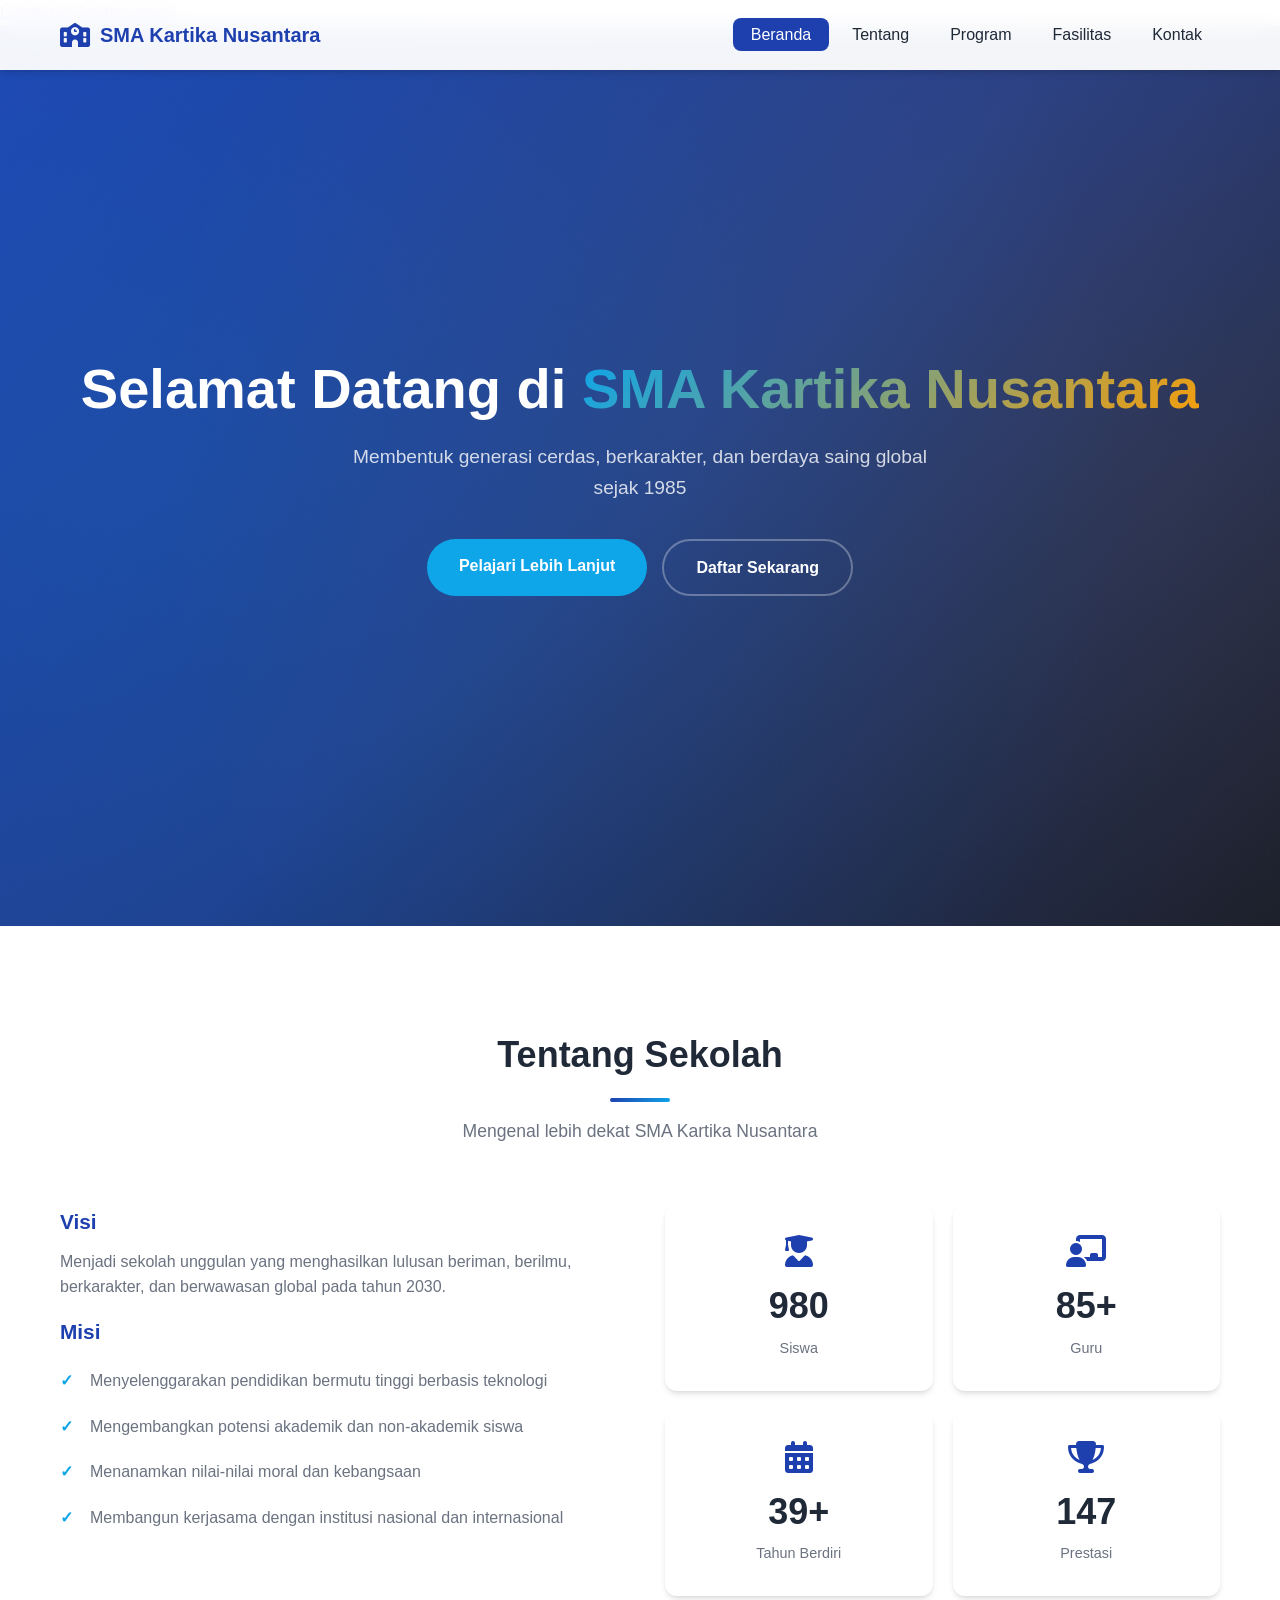
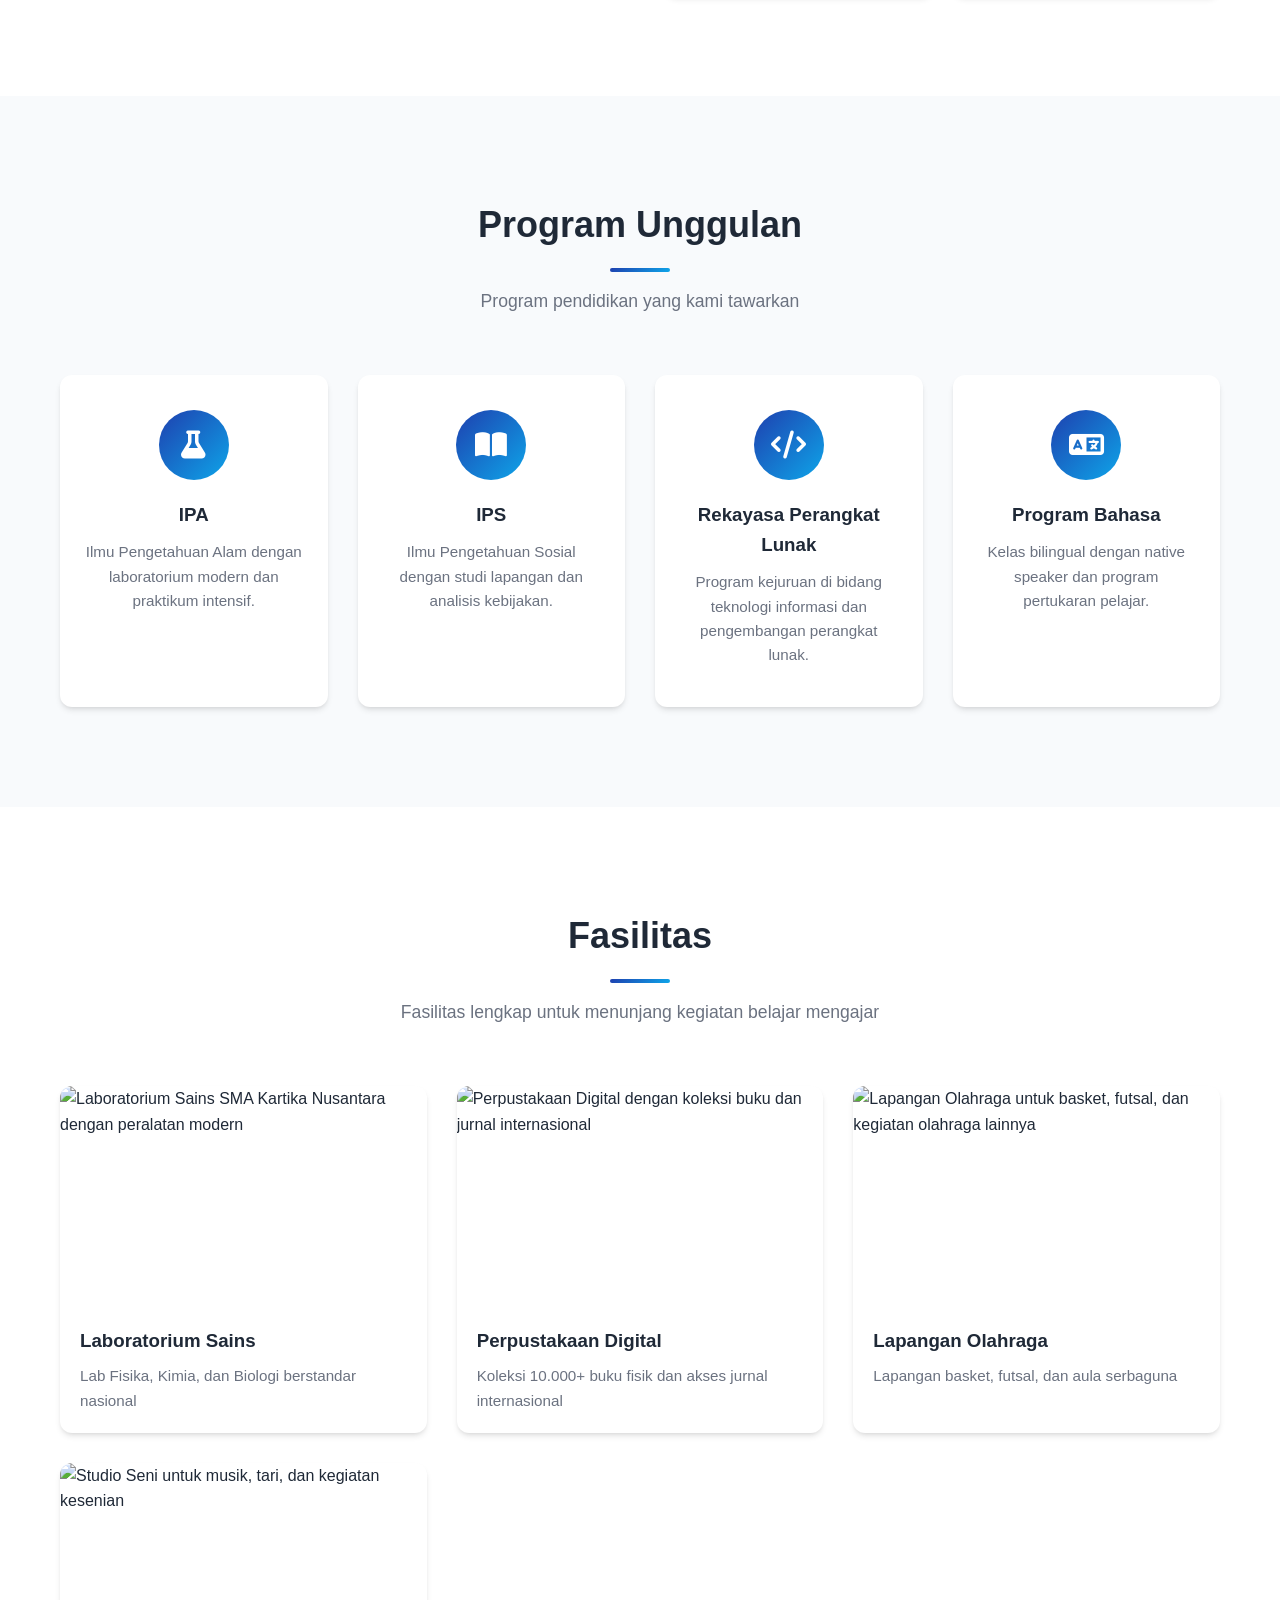
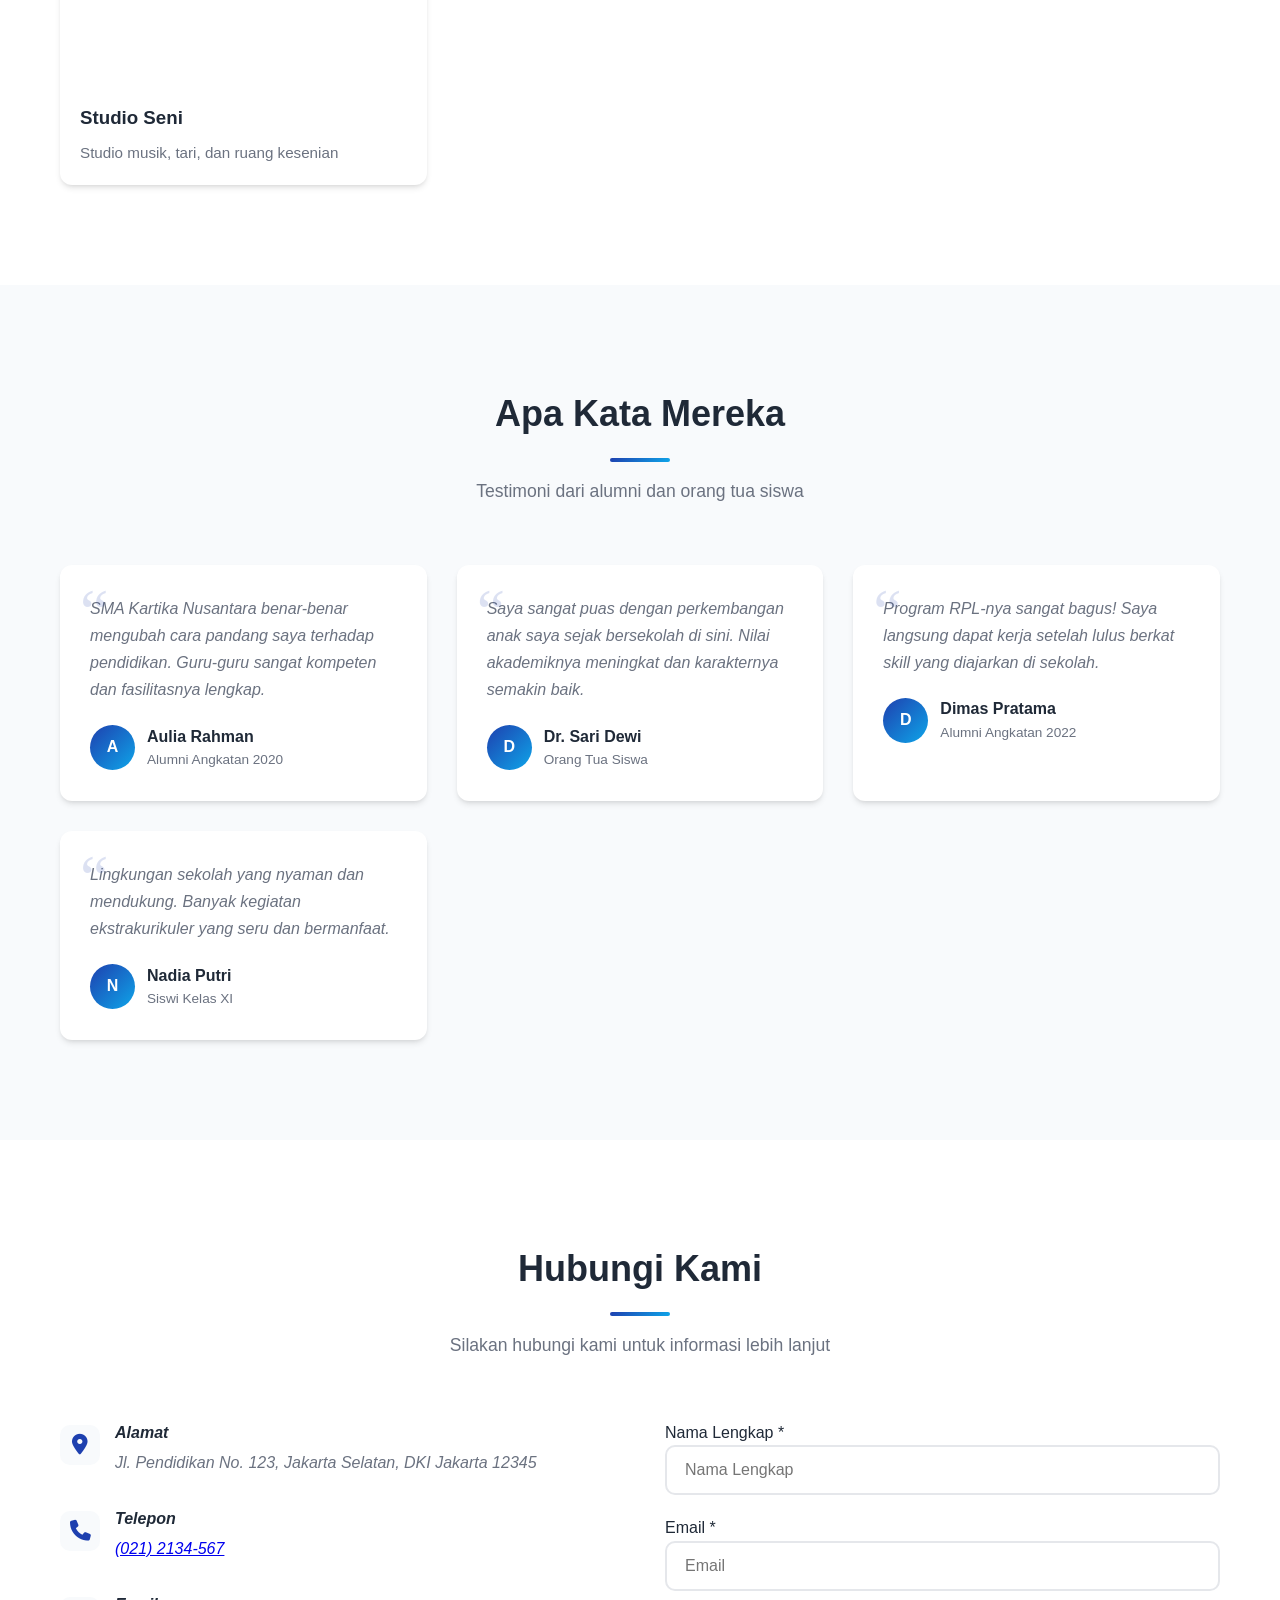
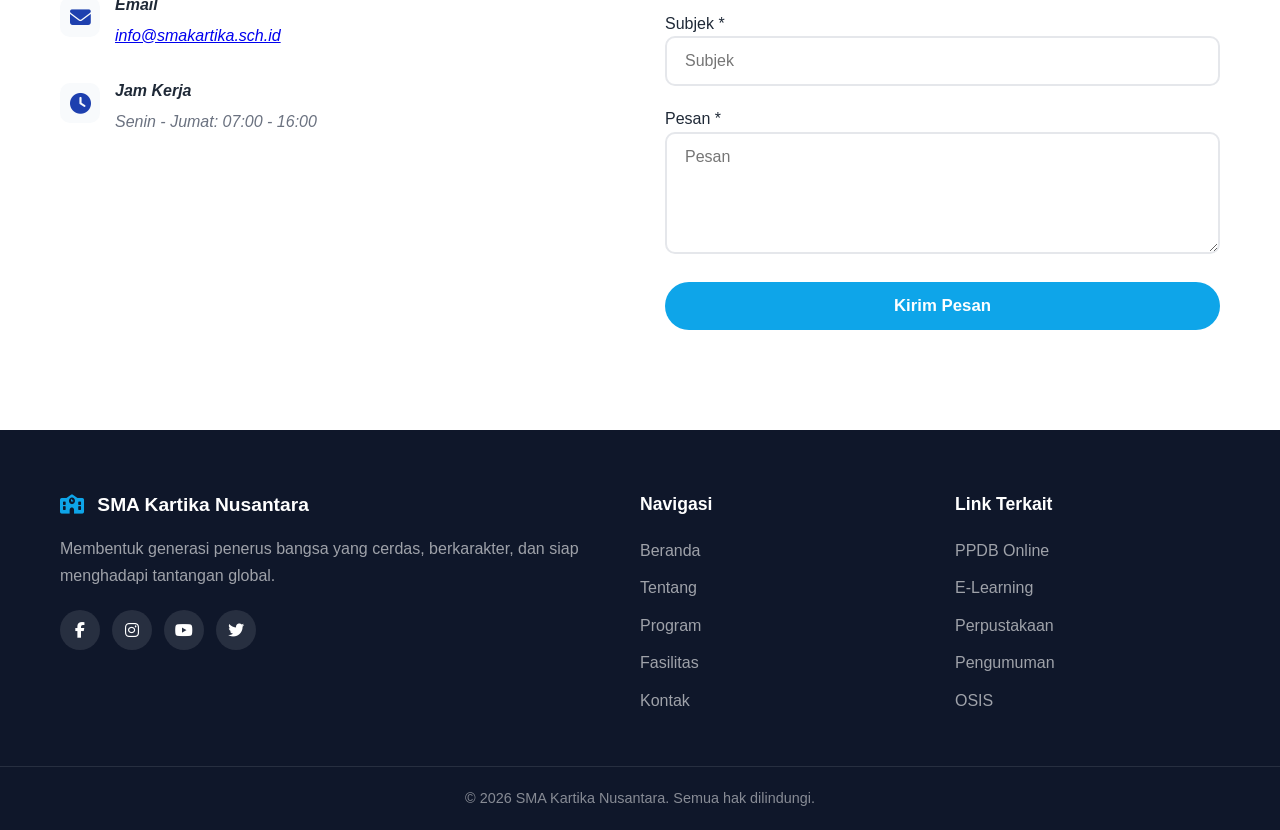
==== commit ce7b4400: "Kosongkan semua link media sosial di footer" ====
--- a/index.html
+++ b/index.html
@@ -324,16 +324,16 @@
                 <h3><i class="fas fa-school" aria-hidden="true"></i> SMA Kartika Nusantara</h3>
                 <p>Membentuk generasi penerus bangsa yang cerdas, berkarakter, dan siap menghadapi tantangan global.</p>
                 <div class="footer-social" aria-label="Media sosial">
-                    <a href="https://facebook.com/smakartika" aria-label="Facebook SMA Kartika Nusantara" target="_blank" rel="noopener noreferrer">
+                    <a href="#" aria-label="Facebook SMA Kartika Nusantara" target="_blank" rel="noopener noreferrer">
                         <i class="fab fa-facebook-f" aria-hidden="true"></i>
                     </a>
-                    <a href="https://instagram.com/smakartika" aria-label="Instagram SMA Kartika Nusantara" target="_blank" rel="noopener noreferrer">
+                    <a href="#" aria-label="Instagram SMA Kartika Nusantara" target="_blank" rel="noopener noreferrer">
                         <i class="fab fa-instagram" aria-hidden="true"></i>
                     </a>
-                    <a href="https://youtube.com/@smakartika" aria-label="YouTube SMA Kartika Nusantara" target="_blank" rel="noopener noreferrer">
+                    <a href="#" aria-label="YouTube SMA Kartika Nusantara" target="_blank" rel="noopener noreferrer">
                         <i class="fab fa-youtube" aria-hidden="true"></i>
                     </a>
-                    <a href="https://twitter.com/smakartika" aria-label="Twitter SMA Kartika Nusantara" target="_blank" rel="noopener noreferrer">
+                    <a href="#" aria-label="Twitter SMA Kartika Nusantara" target="_blank" rel="noopener noreferrer">
                         <i class="fab fa-twitter" aria-hidden="true"></i>
                     </a>
                 </div>
@@ -366,4 +366,4 @@
 
     <script src="js/script.js" defer></script>
 </body>
-</html>+</html>
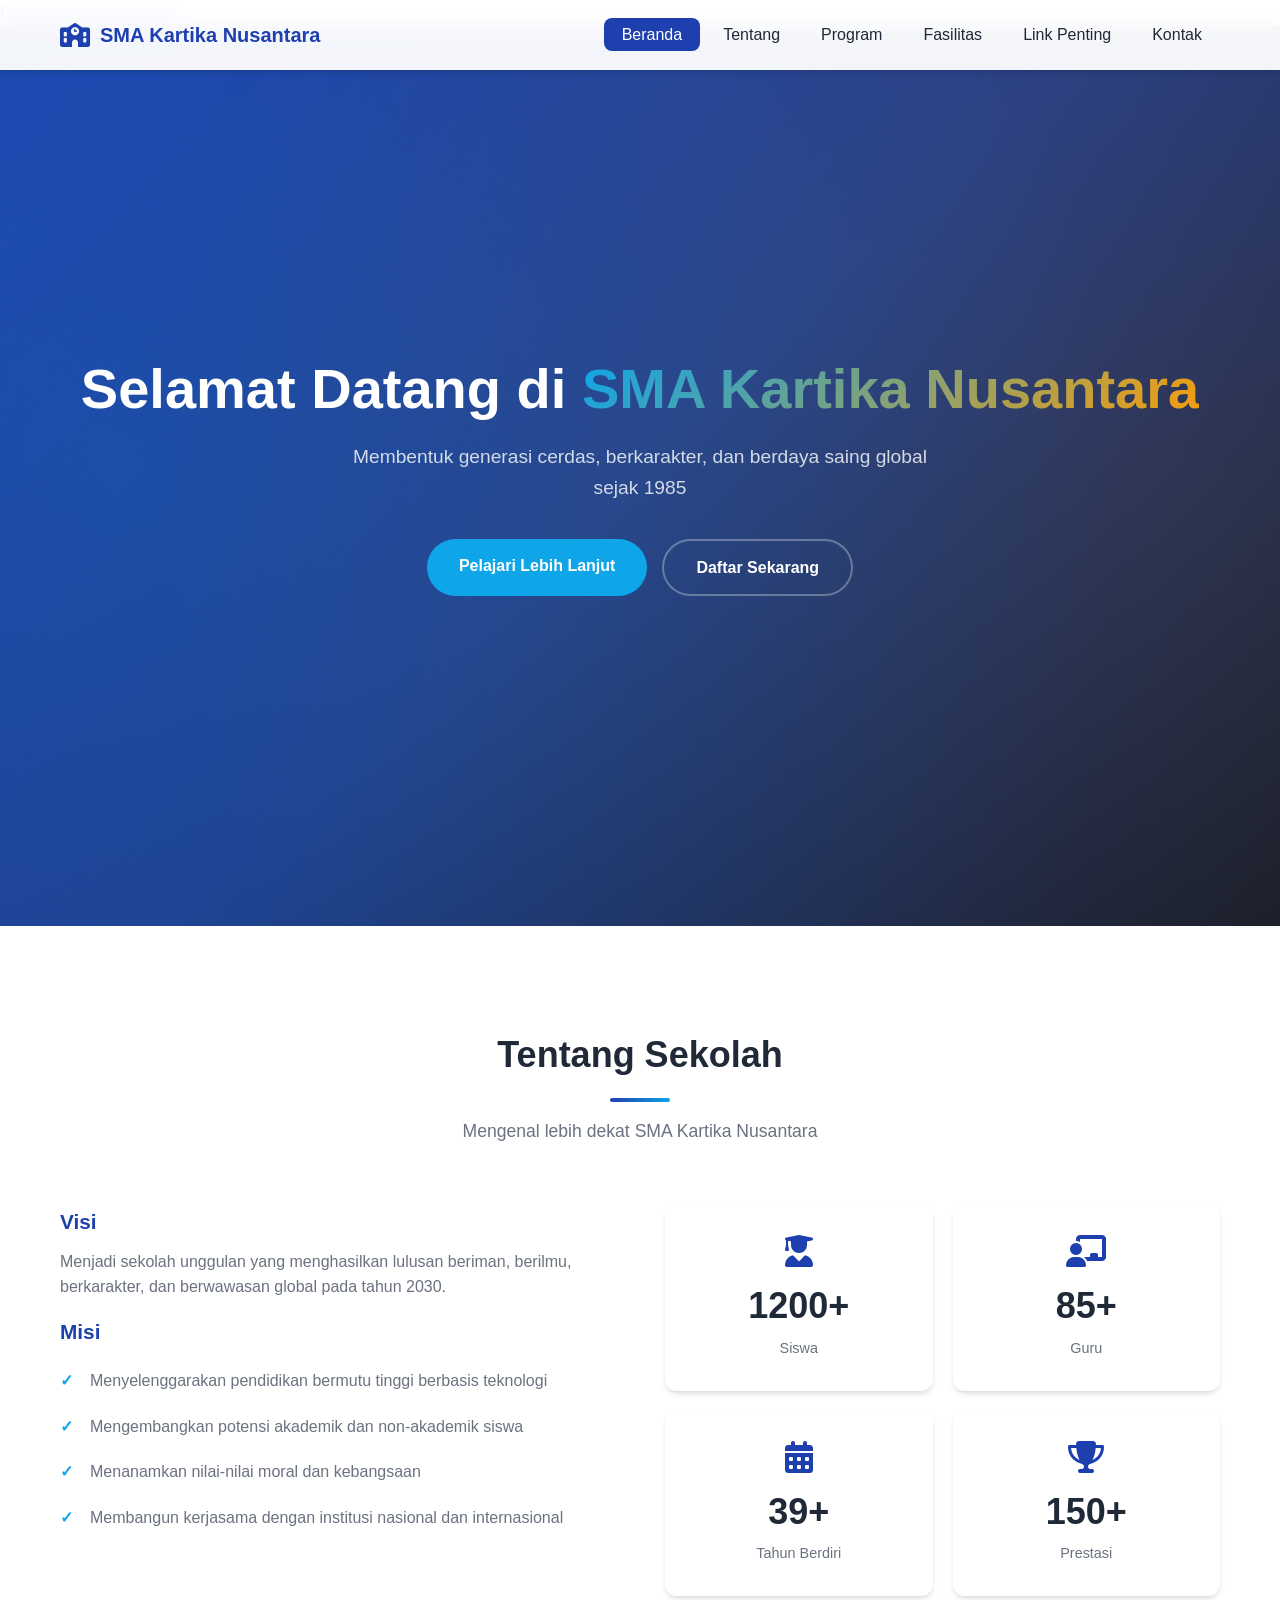
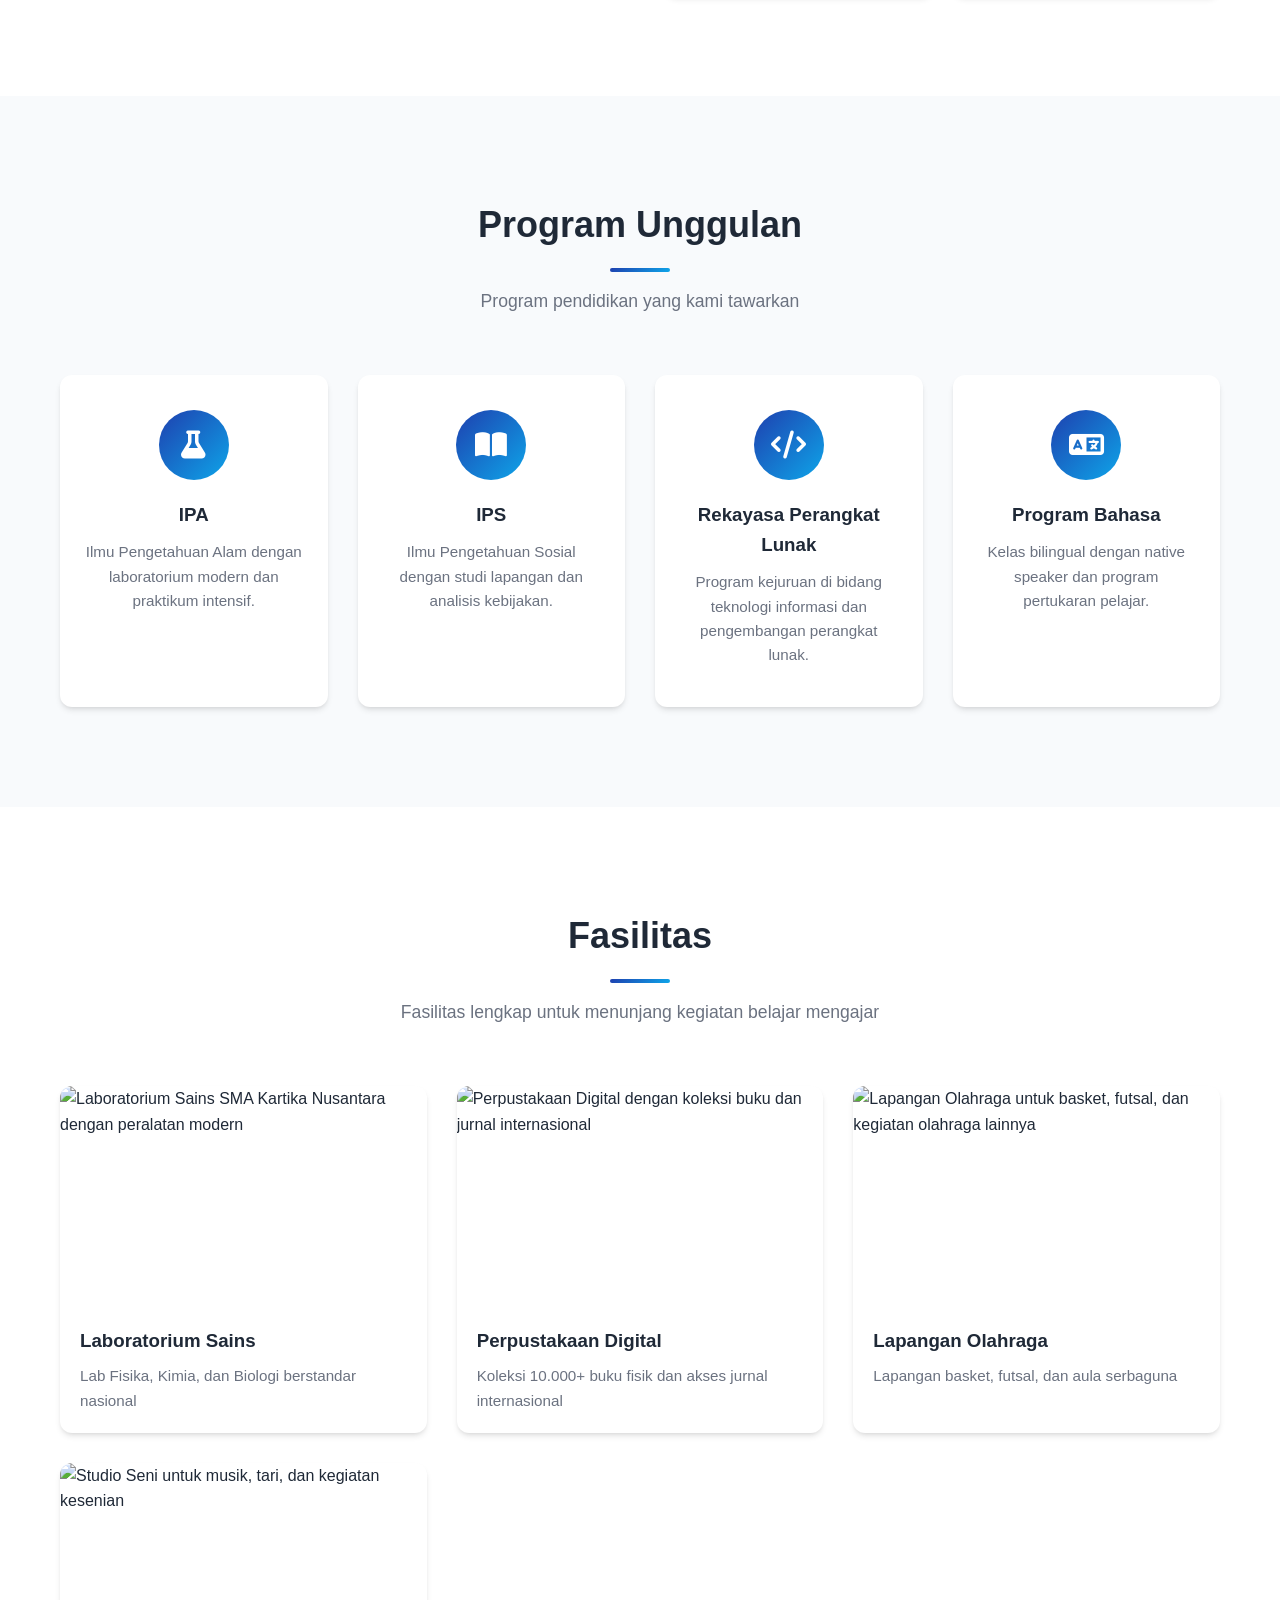
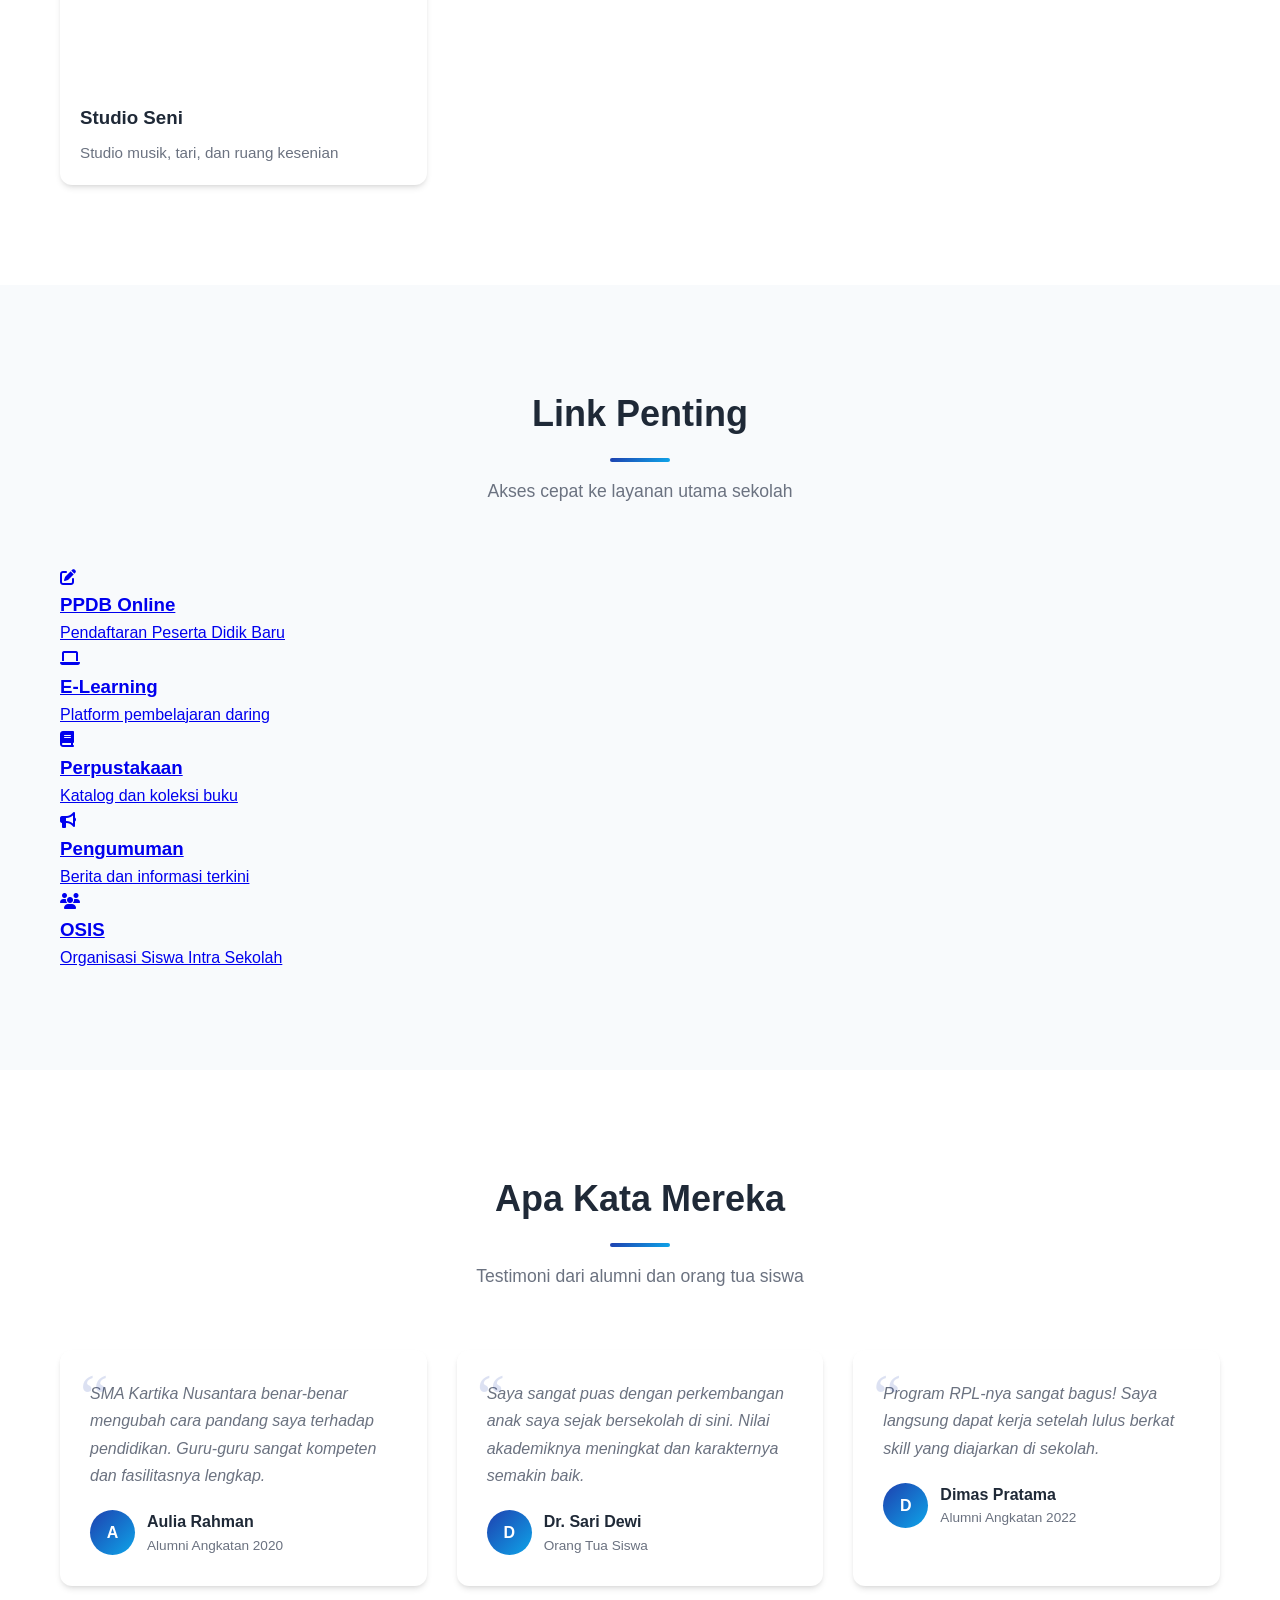
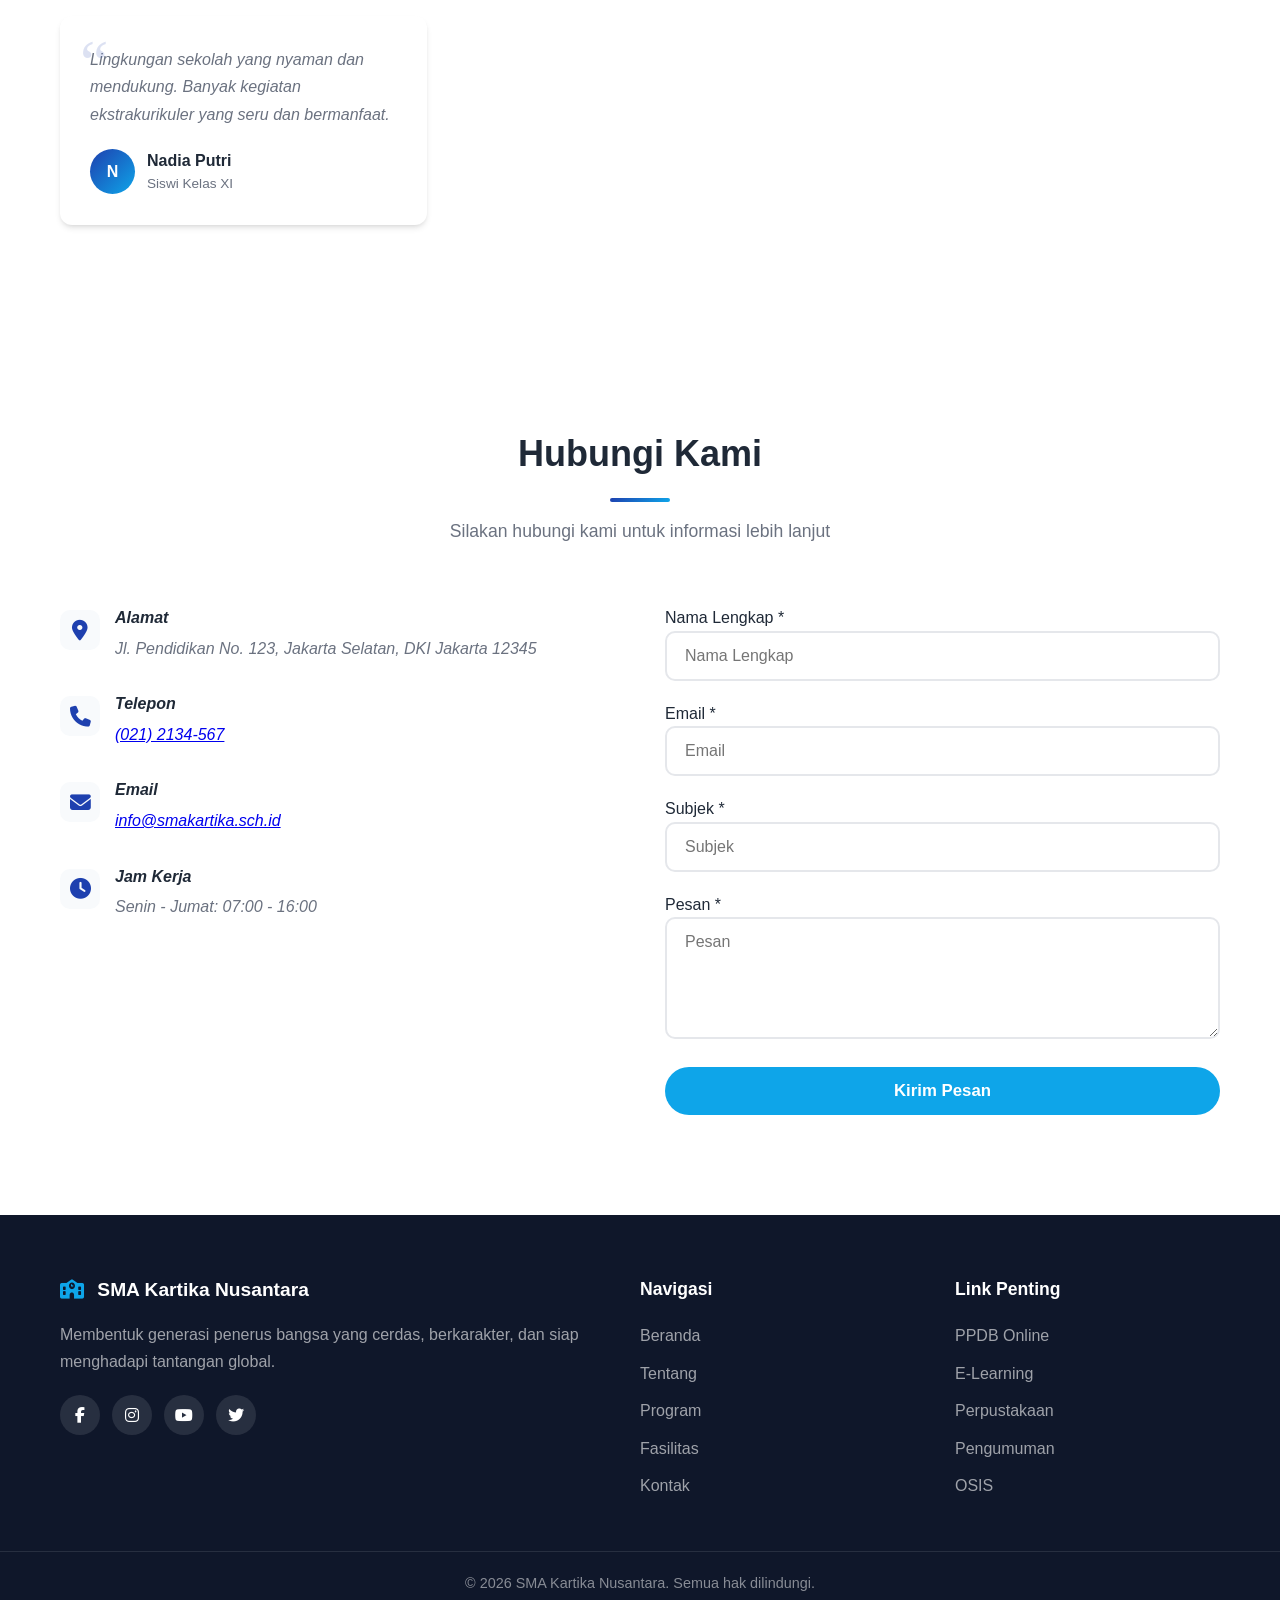
==== commit 7b367dbf: "Pindahkan Link Penting ke bagian utama halaman - lebih terlihat dan mudah diakses" ====
--- a/index.html
+++ b/index.html
@@ -38,6 +38,7 @@
                 <li><a href="#about" class="nav-link">Tentang</a></li>
                 <li><a href="#programs" class="nav-link">Program</a></li>
                 <li><a href="#facilities" class="nav-link">Fasilitas</a></li>
+                <li><a href="#quick-links" class="nav-link">Link Penting</a></li>
                 <li><a href="#contact" class="nav-link">Kontak</a></li>
             </ul>
         </div>
@@ -214,8 +215,46 @@
             </div>
         </section>
 
+        <!-- Quick Links Section - Moved to be more visible -->
+        <section class="section bg-light" id="quick-links">
+            <div class="container">
+                <div class="section-header">
+                    <h2>Link Penting</h2>
+                    <div class="divider" aria-hidden="true"></div>
+                    <p>Akses cepat ke layanan utama sekolah</p>
+                </div>
+                <div class="quick-links-grid">
+                    <a href="./ppdb.html" class="quick-link-card">
+                        <i class="fas fa-edit" aria-hidden="true"></i>
+                        <h3>PPDB Online</h3>
+                        <p>Pendaftaran Peserta Didik Baru</p>
+                    </a>
+                    <a href="./elearning.html" class="quick-link-card">
+                        <i class="fas fa-laptop" aria-hidden="true"></i>
+                        <h3>E-Learning</h3>
+                        <p>Platform pembelajaran daring</p>
+                    </a>
+                    <a href="./perpustakaan.html" class="quick-link-card">
+                        <i class="fas fa-book" aria-hidden="true"></i>
+                        <h3>Perpustakaan</h3>
+                        <p>Katalog dan koleksi buku</p>
+                    </a>
+                    <a href="./pengumuman.html" class="quick-link-card">
+                        <i class="fas fa-bullhorn" aria-hidden="true"></i>
+                        <h3>Pengumuman</h3>
+                        <p>Berita dan informasi terkini</p>
+                    </a>
+                    <a href="./osis.html" class="quick-link-card">
+                        <i class="fas fa-users" aria-hidden="true"></i>
+                        <h3>OSIS</h3>
+                        <p>Organisasi Siswa Intra Sekolah</p>
+                    </a>
+                </div>
+            </div>
+        </section>
+
         <!-- Testimonials Section -->
-        <section class="section bg-light" id="testimonials">
+        <section class="section" id="testimonials">
             <div class="container">
                 <div class="section-header">
                     <h2>Apa Kata Mereka</h2>
@@ -349,7 +388,7 @@
                 </ul>
             </nav>
             <nav class="footer-links">
-                <h4>Link Terkait</h4>
+                <h4>Link Penting</h4>
                 <ul>
                     <li><a href="./ppdb.html">PPDB Online</a></li>
                     <li><a href="./elearning.html">E-Learning</a></li>
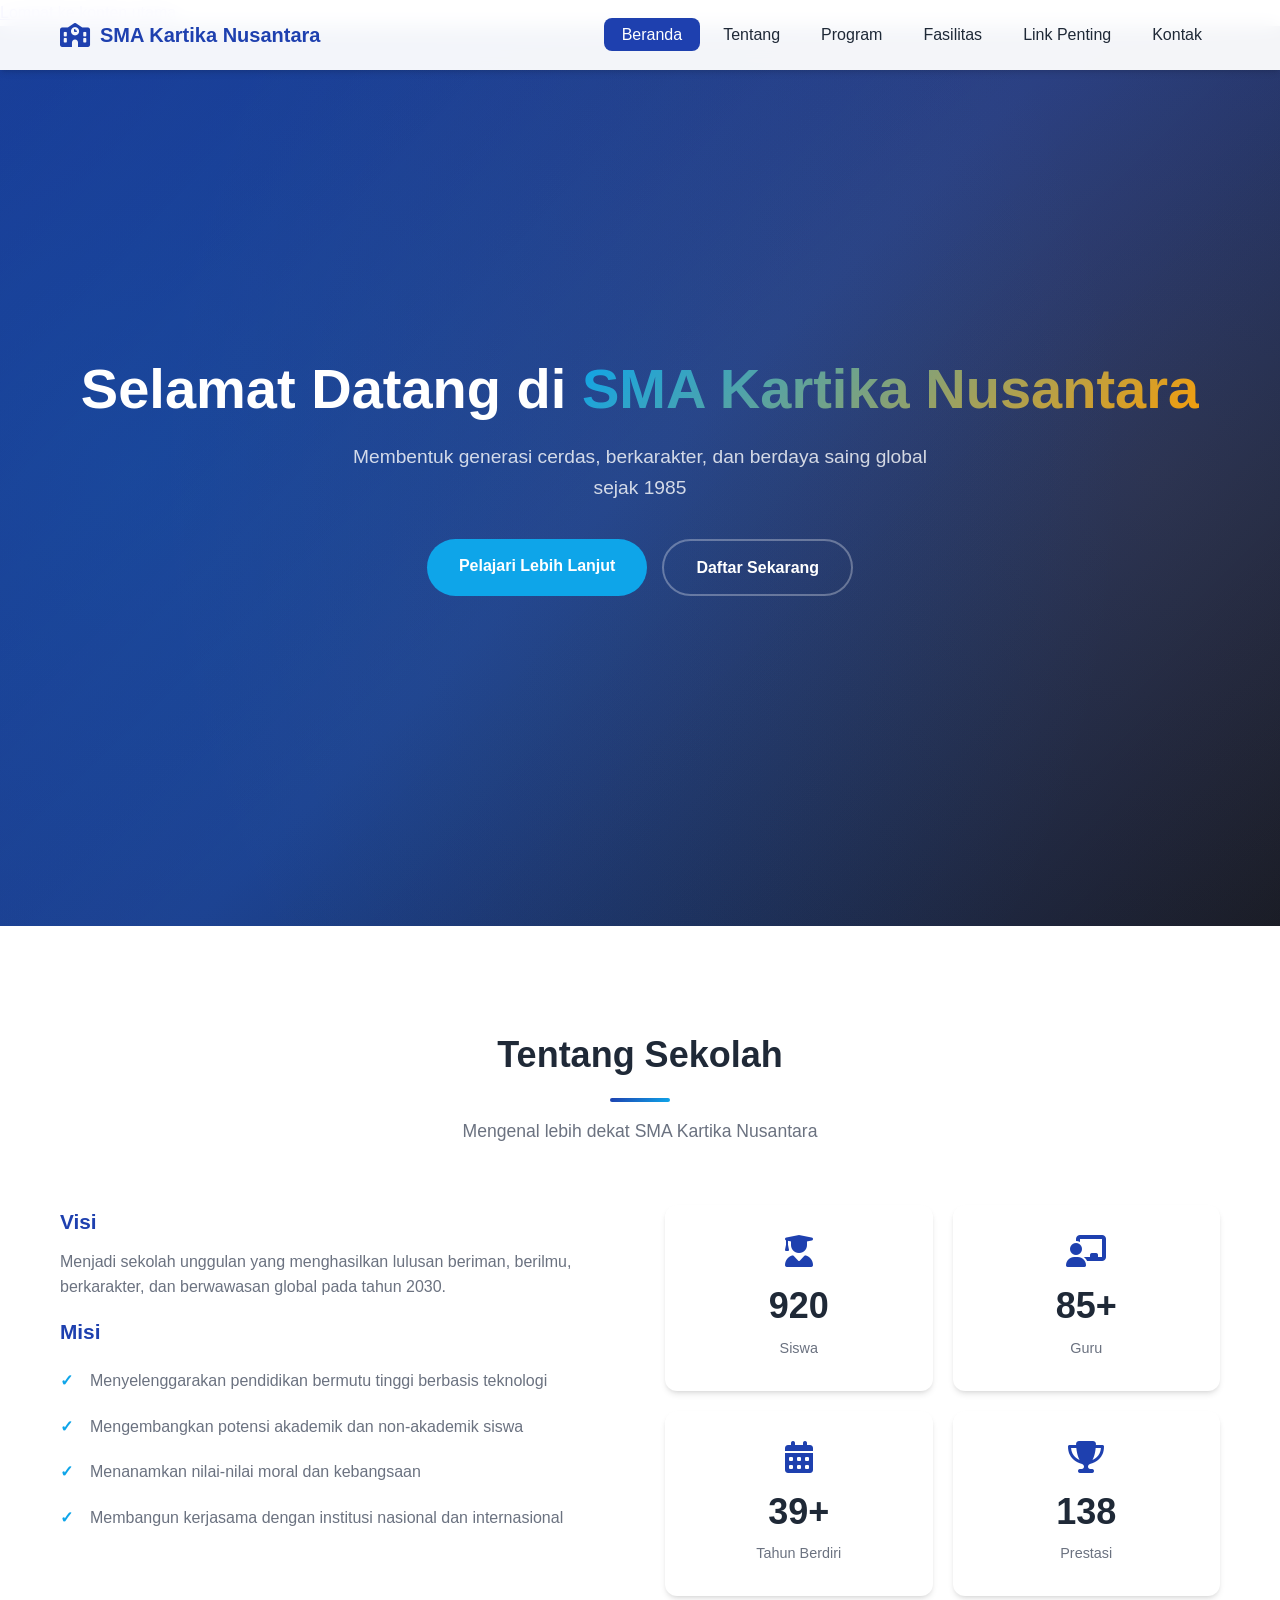
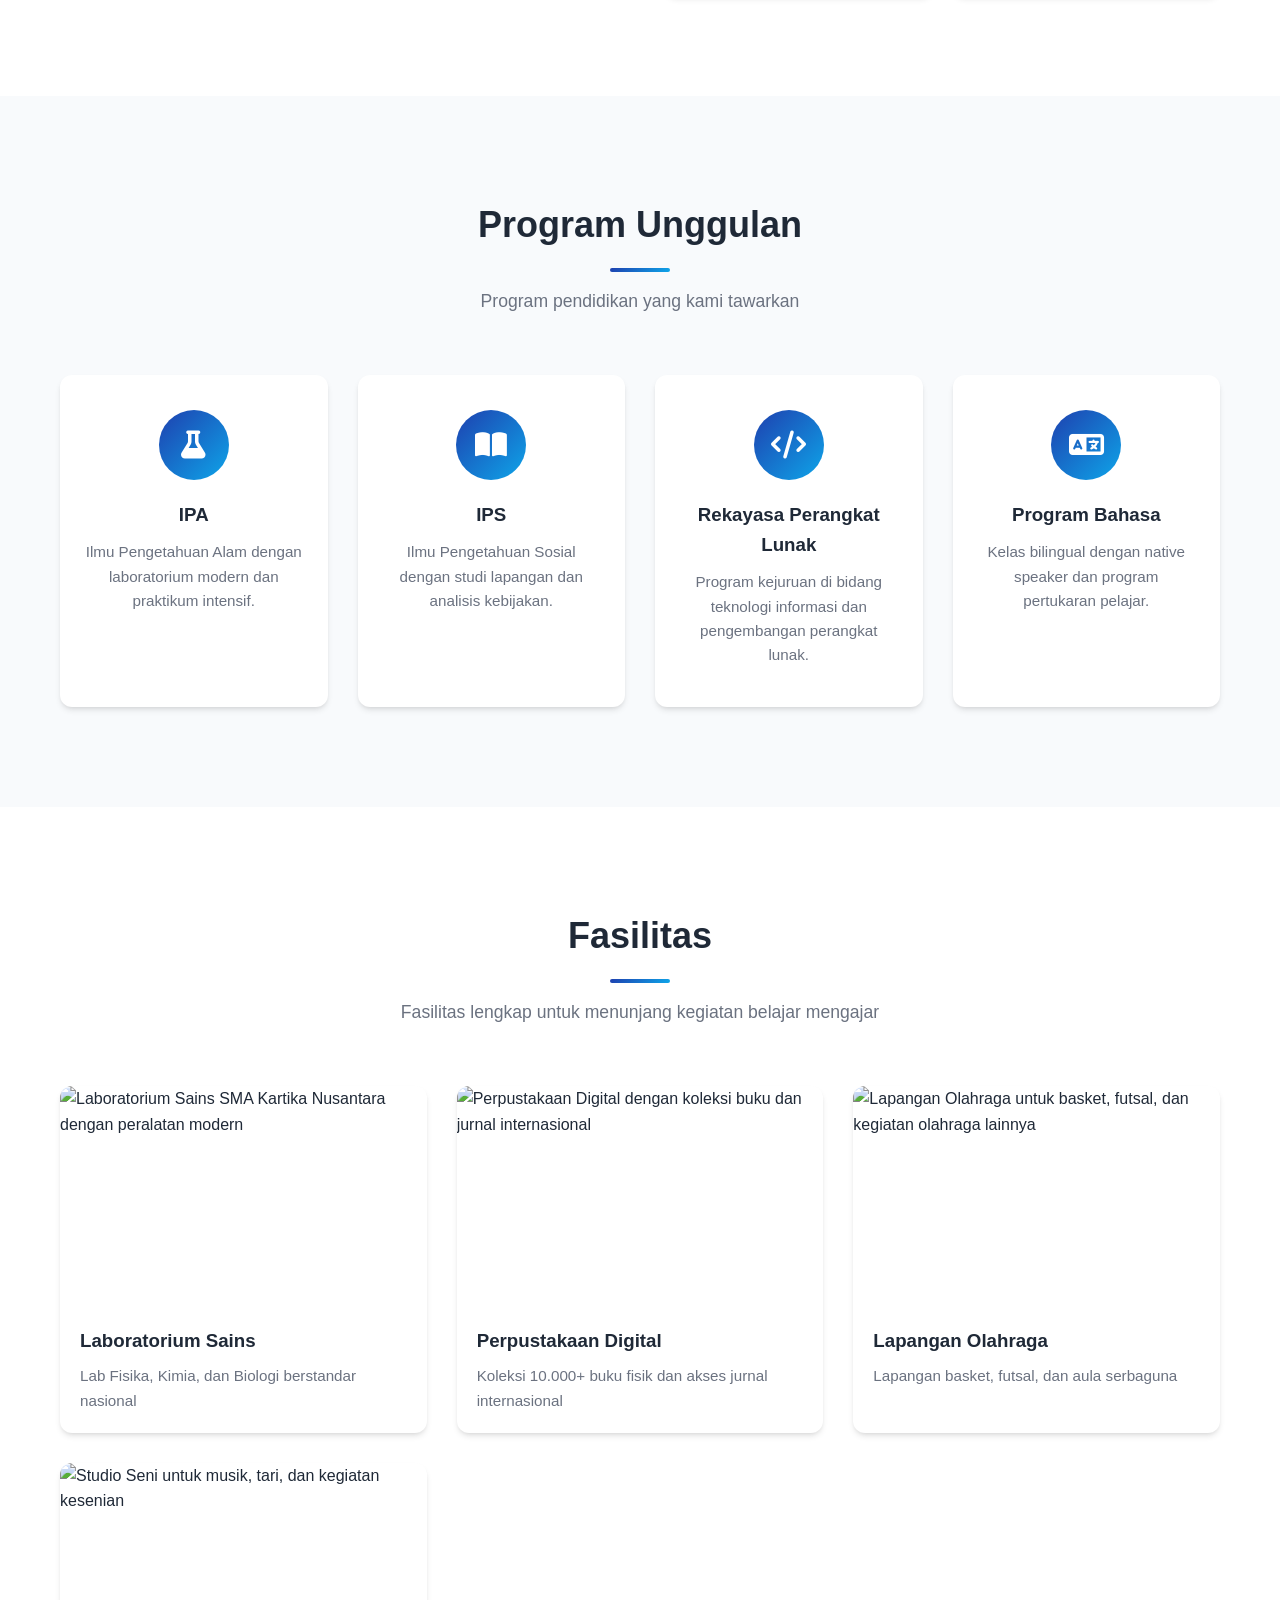
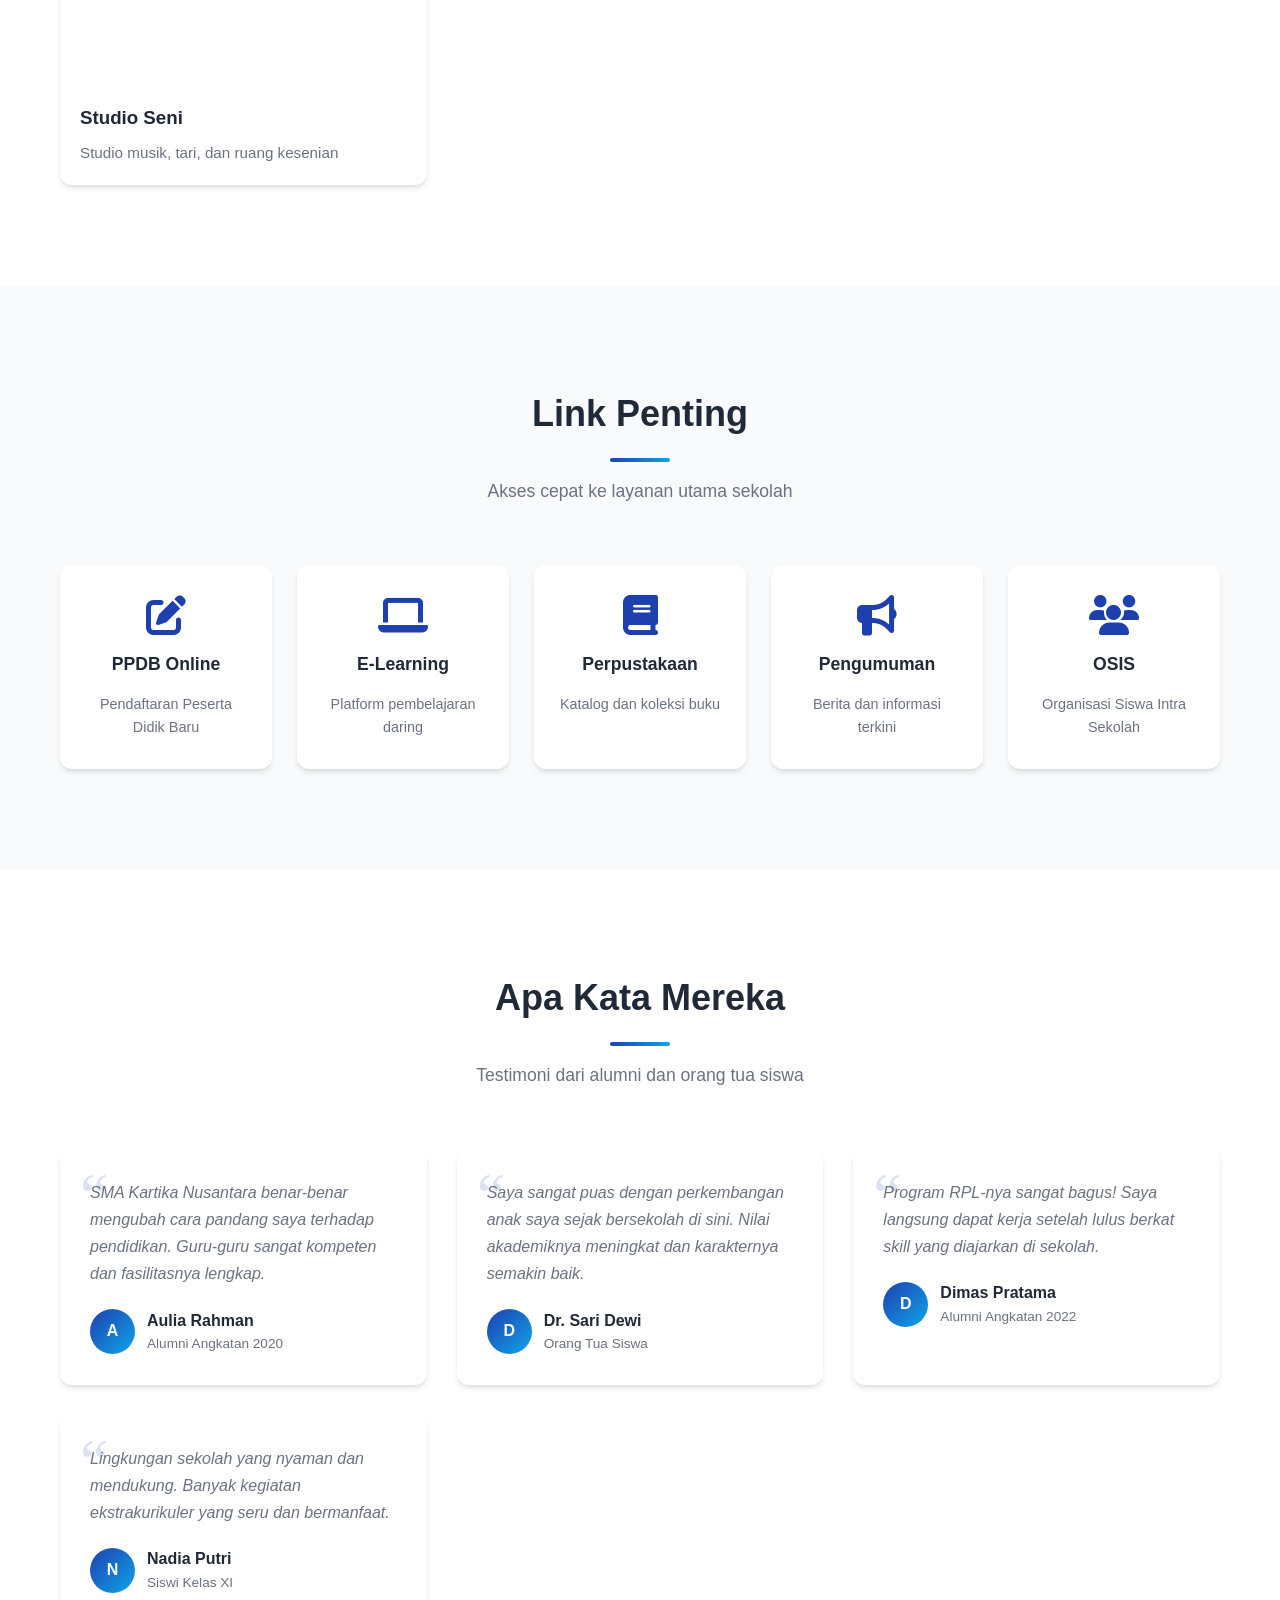
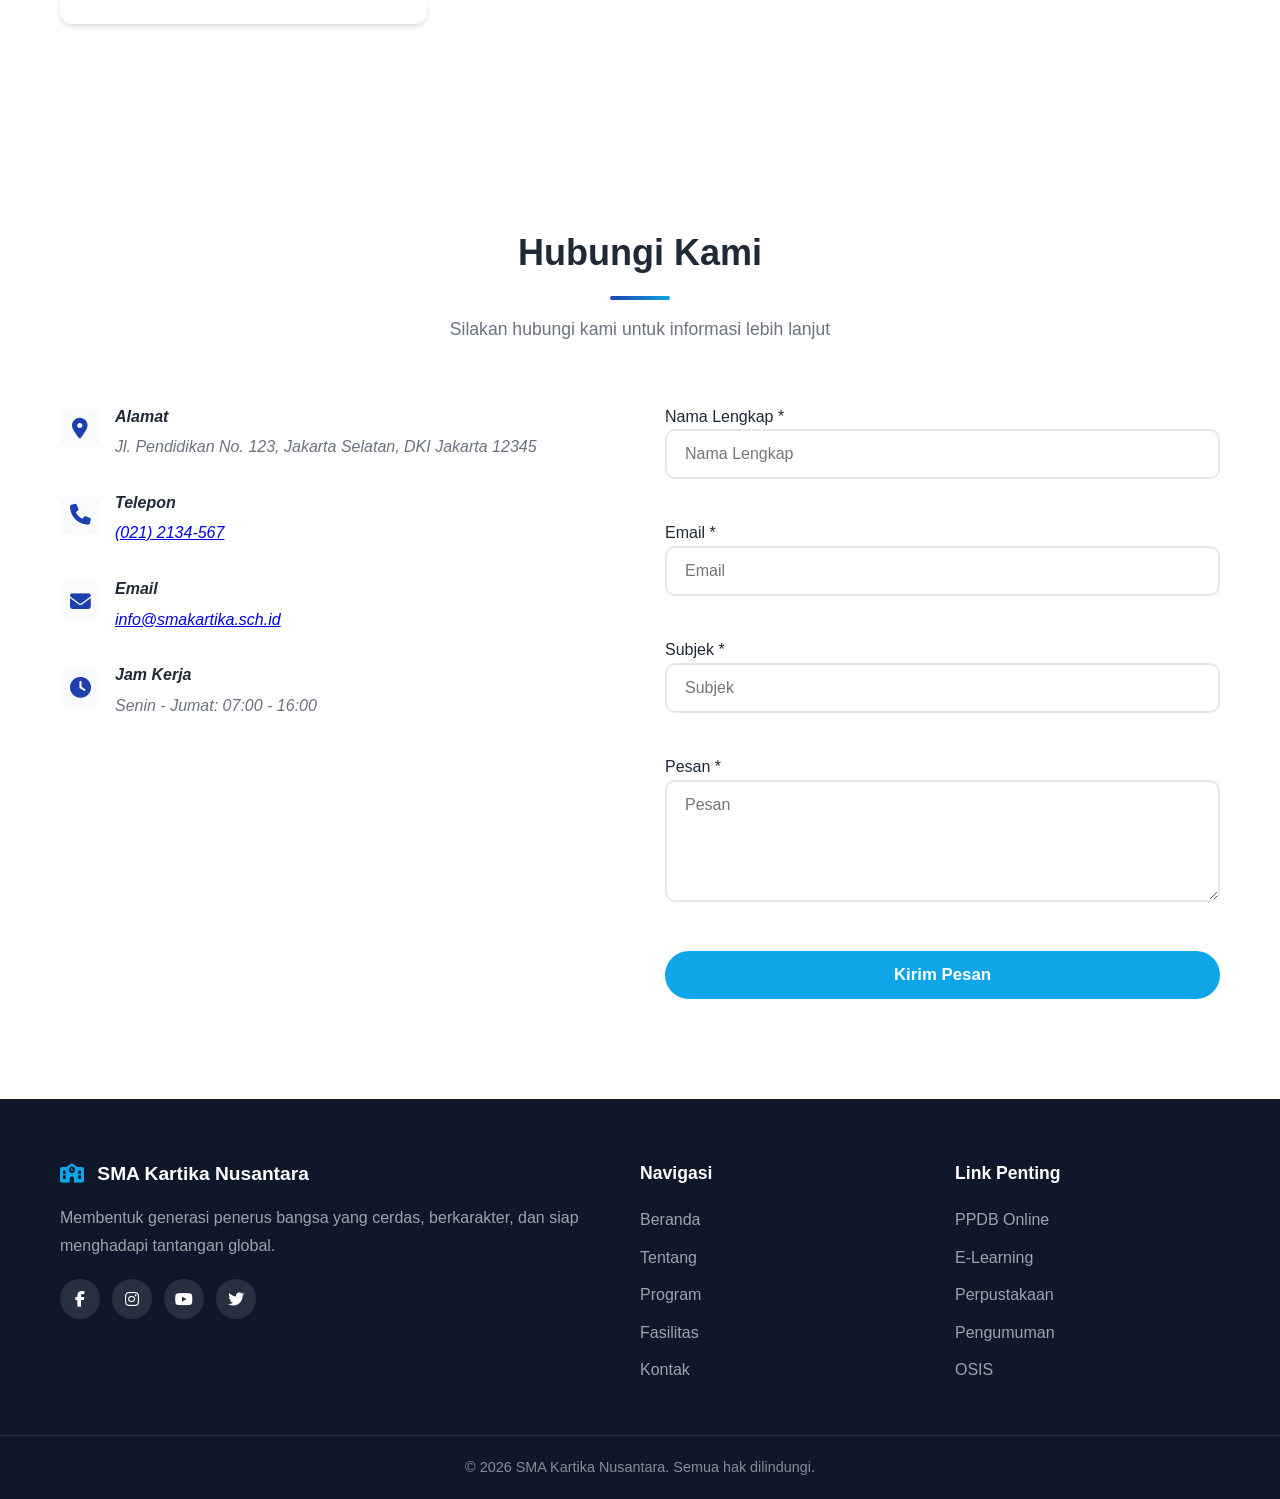
==== commit d2dc9ebb: "Add files via upload" ====
--- a/index.html
+++ b/index.html
@@ -17,6 +17,7 @@
     <link rel="canonical" href="https://smakartika.sch.id">
     <link rel="stylesheet" href="css/style.css">
     <link rel="preload" href="https://cdnjs.cloudflare.com/ajax/libs/font-awesome/6.5.0/css/all.min.css" as="style">
+    <link rel="preconnect" href="https://cdnjs.cloudflare.com" crossorigin>
     <link rel="stylesheet" href="https://cdnjs.cloudflare.com/ajax/libs/font-awesome/6.5.0/css/all.min.css">
 </head>
 <body>
@@ -224,27 +225,27 @@
                     <p>Akses cepat ke layanan utama sekolah</p>
                 </div>
                 <div class="quick-links-grid">
-                    <a href="./ppdb.html" class="quick-link-card">
+                    <a href="./pages/ppdb.html" class="quick-link-card">
                         <i class="fas fa-edit" aria-hidden="true"></i>
                         <h3>PPDB Online</h3>
                         <p>Pendaftaran Peserta Didik Baru</p>
                     </a>
-                    <a href="./elearning.html" class="quick-link-card">
+                    <a href="./pages/elearning.html" class="quick-link-card">
                         <i class="fas fa-laptop" aria-hidden="true"></i>
                         <h3>E-Learning</h3>
                         <p>Platform pembelajaran daring</p>
                     </a>
-                    <a href="./perpustakaan.html" class="quick-link-card">
+                    <a href="./pages/perpustakaan.html" class="quick-link-card">
                         <i class="fas fa-book" aria-hidden="true"></i>
                         <h3>Perpustakaan</h3>
                         <p>Katalog dan koleksi buku</p>
                     </a>
-                    <a href="./pengumuman.html" class="quick-link-card">
+                    <a href="./pages/pengumuman.html" class="quick-link-card">
                         <i class="fas fa-bullhorn" aria-hidden="true"></i>
                         <h3>Pengumuman</h3>
                         <p>Berita dan informasi terkini</p>
                     </a>
-                    <a href="./osis.html" class="quick-link-card">
+                    <a href="./pages/osis.html" class="quick-link-card">
                         <i class="fas fa-users" aria-hidden="true"></i>
                         <h3>OSIS</h3>
                         <p>Organisasi Siswa Intra Sekolah</p>
@@ -314,7 +315,9 @@
                                 placeholder="Nama Lengkap" 
                                 required
                                 aria-required="true"
+                                aria-describedby="name-error"
                             >
+                            <span class="error-message" id="name-error" role="alert" aria-live="polite"></span>
                         </div>
                         <div class="form-group">
                             <label for="email">Email <span aria-label="wajib diisi">*</span></label>
@@ -325,7 +328,9 @@
                                 placeholder="Email" 
                                 required
                                 aria-required="true"
+                                aria-describedby="email-error"
                             >
+                            <span class="error-message" id="email-error" role="alert" aria-live="polite"></span>
                         </div>
                         <div class="form-group">
                             <label for="subject">Subjek <span aria-label="wajib diisi">*</span></label>
@@ -336,7 +341,9 @@
                                 placeholder="Subjek" 
                                 required
                                 aria-required="true"
+                                aria-describedby="subject-error"
                             >
+                            <span class="error-message" id="subject-error" role="alert" aria-live="polite"></span>
                         </div>
                         <div class="form-group">
                             <label for="message">Pesan <span aria-label="wajib diisi">*</span></label>
@@ -347,7 +354,9 @@
                                 placeholder="Pesan" 
                                 required
                                 aria-required="true"
+                                aria-describedby="message-error"
                             ></textarea>
+                            <span class="error-message" id="message-error" role="alert" aria-live="polite"></span>
                         </div>
                         <button type="submit" class="btn btn-primary btn-submit">Kirim Pesan</button>
                     </form>
@@ -390,11 +399,11 @@
             <nav class="footer-links">
                 <h4>Link Penting</h4>
                 <ul>
-                    <li><a href="./ppdb.html">PPDB Online</a></li>
-                    <li><a href="./elearning.html">E-Learning</a></li>
-                    <li><a href="./perpustakaan.html">Perpustakaan</a></li>
-                    <li><a href="./pengumuman.html">Pengumuman</a></li>
-                    <li><a href="./osis.html">OSIS</a></li>
+                    <li><a href="./pages/ppdb.html">PPDB Online</a></li>
+                    <li><a href="./pages/elearning.html">E-Learning</a></li>
+                    <li><a href="./pages/perpustakaan.html">Perpustakaan</a></li>
+                    <li><a href="./pages/pengumuman.html">Pengumuman</a></li>
+                    <li><a href="./pages/osis.html">OSIS</a></li>
                 </ul>
             </nav>
         </div>
@@ -403,6 +412,11 @@
         </div>
     </footer>
 
+    <!-- Back to top button -->
+    <button id="backToTopBtn" class="back-to-top" aria-label="Kembali ke atas" title="Kembali ke atas">
+        <i class="fas fa-arrow-up" aria-hidden="true"></i>
+    </button>
+
     <script src="js/script.js" defer></script>
 </body>
 </html>
--- a/css/style.css
+++ b/css/style.css
@@ -135,7 +135,7 @@
 .hero-overlay {
     position: absolute;
     inset: 0;
-    background: url("data:image/svg+xml,%3Csvg viewBox='0 0 400 400' xmlns='http://www.w3.org/2000/svg'%3E%3Cfilter id='noiseFilter'%3E%3CfeTurbulence type='fractalNoise' baseFrequency='0.9' numOctaves='4' stitchTiles='stitch'/%3E%3C/filter%3E%3Crect width='100%25' height='100%25' filter='url(%23noiseFilter)' opacity='0.03'/%3E%3C/svg%3E");
+    background: linear-gradient(135deg, rgba(0,0,0,0.3) 0%, transparent 50%, rgba(0,0,0,0.1) 100%);
     opacity: 0.5;
 }
 
@@ -411,6 +411,57 @@
 .facility-info p {
     color: var(--text-light);
     font-size: 0.95rem;
+}
+
+/* Quick Links */
+.quick-links-grid {
+    display: grid;
+    grid-template-columns: repeat(auto-fit, minmax(200px, 1fr));
+    gap: 25px;
+}
+
+.quick-link-card {
+    background: white;
+    padding: 30px 25px;
+    border-radius: var(--radius);
+    text-align: center;
+    box-shadow: var(--shadow);
+    transition: var(--transition);
+    text-decoration: none;
+    color: inherit;
+    display: flex;
+    flex-direction: column;
+    align-items: center;
+    gap: 15px;
+}
+
+.quick-link-card:hover {
+    transform: translateY(-8px);
+    box-shadow: var(--shadow-lg);
+    color: var(--primary);
+}
+
+.quick-link-card i {
+    font-size: 2.5rem;
+    color: var(--primary);
+    transition: var(--transition);
+}
+
+.quick-link-card:hover i {
+    color: var(--secondary);
+    transform: scale(1.1);
+}
+
+.quick-link-card h3 {
+    margin: 0;
+    color: var(--text);
+    font-size: 1.1rem;
+}
+
+.quick-link-card p {
+    color: var(--text-light);
+    font-size: 0.9rem;
+    margin: 0;
 }
 
 /* Testimonials */
@@ -540,6 +591,18 @@
     font-size: 1.05rem;
 }
 
+.error-message {
+    display: block;
+    color: #dc2626;
+    font-size: 0.85rem;
+    margin-top: 5px;
+    min-height: 1.2em;
+}
+
+.input-error {
+    border-color: #dc2626 !important;
+}
+
 /* Footer */
 .footer {
     background: #0f172a;
@@ -625,16 +688,59 @@
     font-size: 0.9rem;
 }
 
-/* Animations */
-.fade-in {
+/* Back to top */
+.back-to-top {
+    position: fixed;
+    bottom: 30px;
+    right: 30px;
+    width: 50px;
+    height: 50px;
+    border-radius: 50%;
+    background: var(--primary);
+    color: white;
+    border: none;
+    cursor: pointer;
+    font-size: 1.2rem;
     opacity: 0;
-    transform: translateY(30px);
-    transition: opacity 0.6s ease, transform 0.6s ease;
-}
-
-.fade-in.visible {
+    visibility: hidden;
+    z-index: 999;
+    box-shadow: var(--shadow-lg);
+    transition: opacity 0.3s ease, visibility 0.3s ease, background 0.3s ease, transform 0.3s ease;
+}
+
+.back-to-top.visible {
     opacity: 1;
-    transform: translateY(0);
+    visibility: visible;
+}
+
+.back-to-top:hover {
+    background: var(--primary-dark);
+    transform: translateY(-3px);
+}
+
+/* Reduced motion */
+@media (prefers-reduced-motion: reduce) {
+    html {
+        scroll-behavior: auto;
+    }
+    *,
+    *::before,
+    *::after {
+        animation-duration: 0.01ms !important;
+        animation-iteration-count: 1 !important;
+        transition-duration: 0.01ms !important;
+    }
+}
+
+/* Focus visible for keyboard nav */
+:focus-visible {
+    outline: 3px solid var(--secondary);
+    outline-offset: 2px;
+}
+
+.nav-link:focus-visible {
+    background: var(--primary);
+    color: white;
 }
 
 /* Responsive */
@@ -699,6 +805,19 @@
     .section-header h2 {
         font-size: 1.75rem;
     }
+
+    .quick-links-grid {
+        grid-template-columns: repeat(auto-fit, minmax(150px, 1fr));
+        gap: 15px;
+    }
+
+    .quick-link-card {
+        padding: 20px 15px;
+    }
+
+    .quick-link-card i {
+        font-size: 2rem;
+    }
 }
 
 @media (max-width: 480px) {
@@ -731,7 +850,16 @@
     }
 
     .programs-grid,
-    .facilities-grid {
+    .facilities-grid,
+    .quick-links-grid {
         grid-template-columns: 1fr;
     }
-}
+
+    .quick-link-card {
+        padding: 20px 15px;
+    }
+
+    .quick-link-card i {
+        font-size: 1.75rem;
+    }
+}
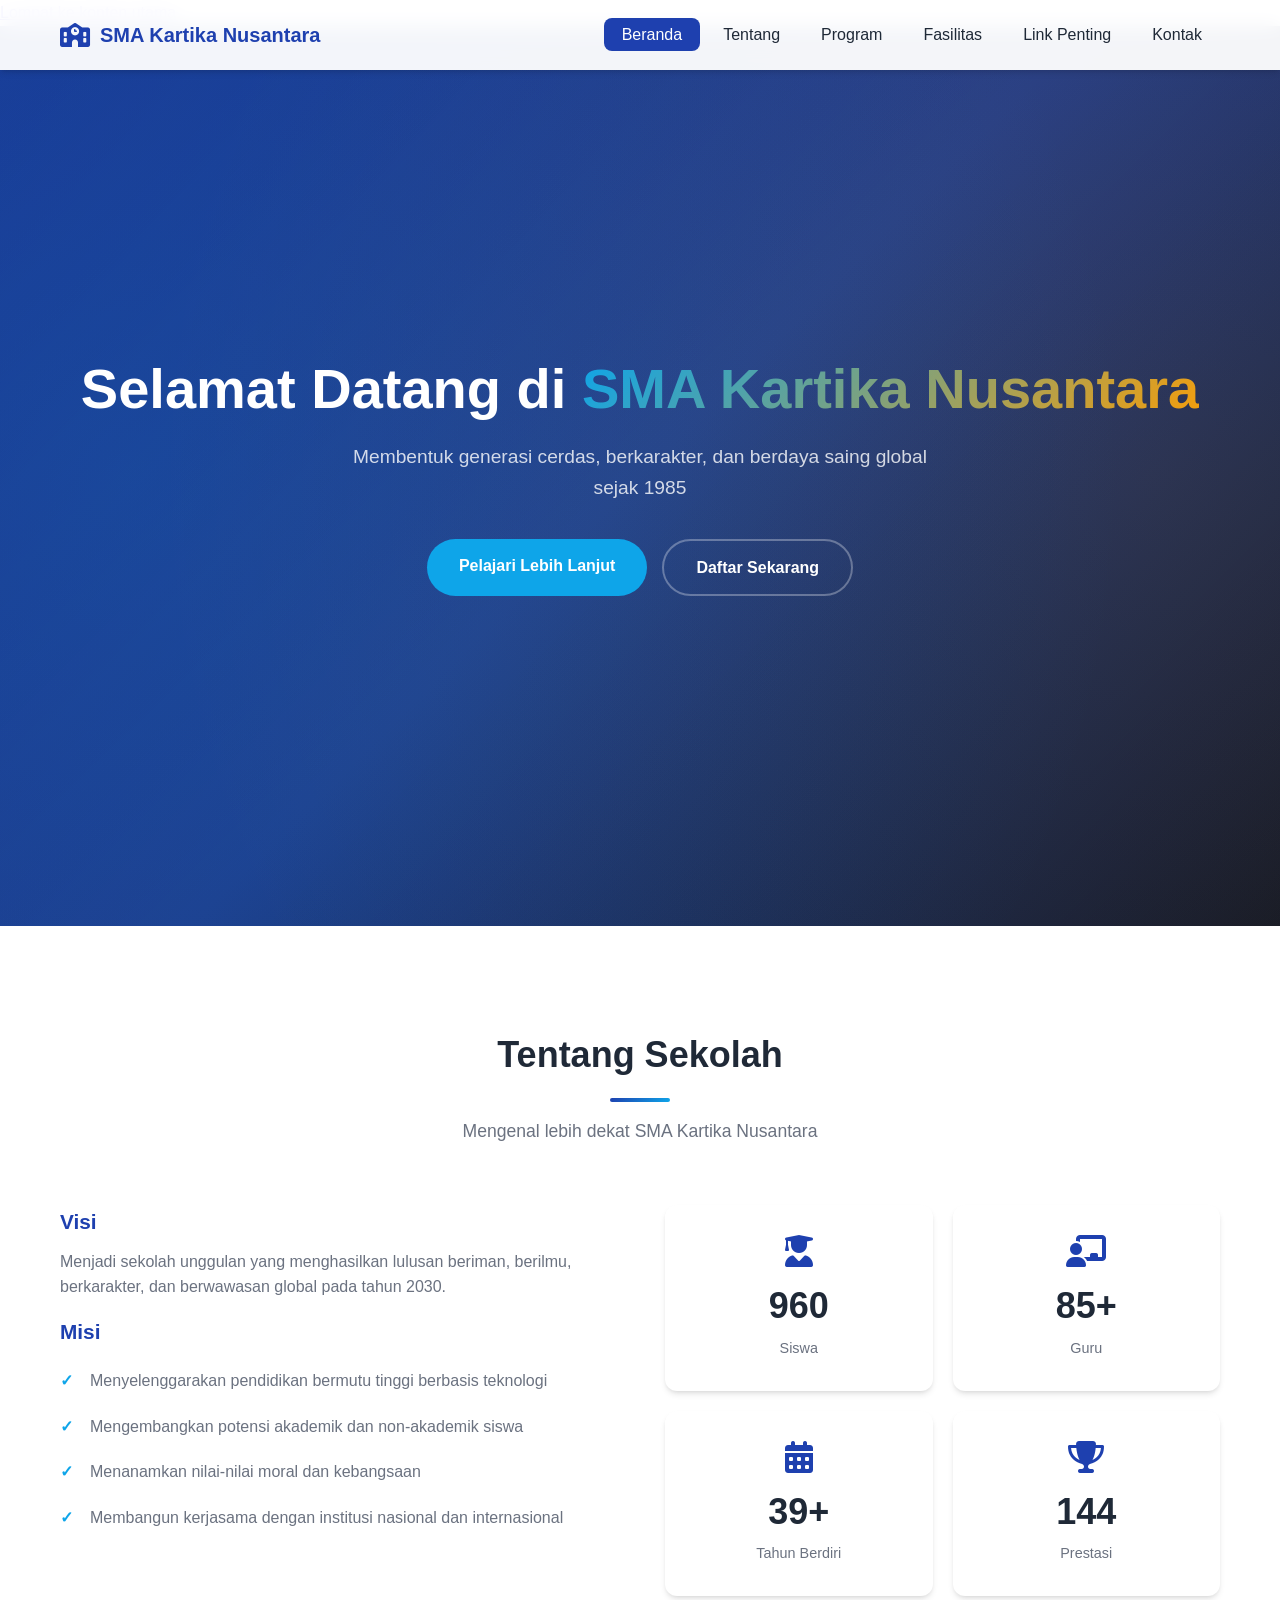
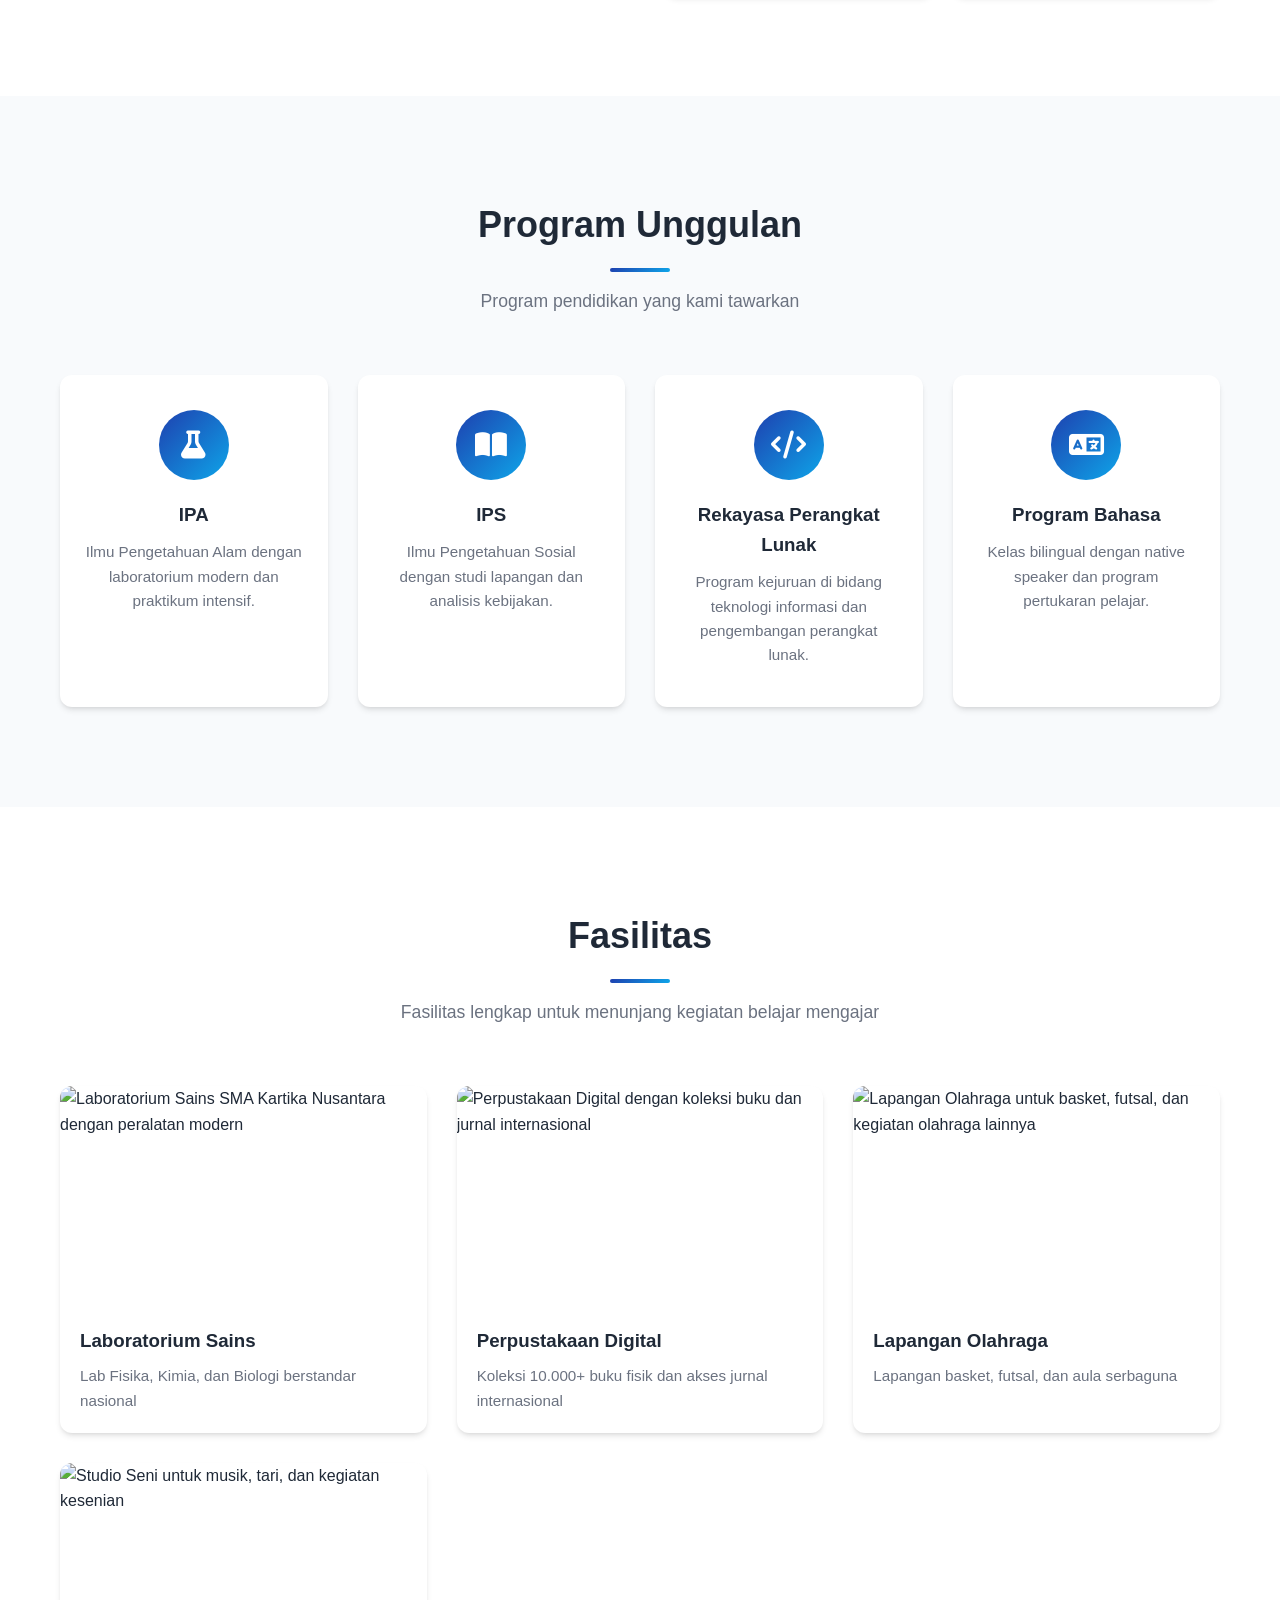
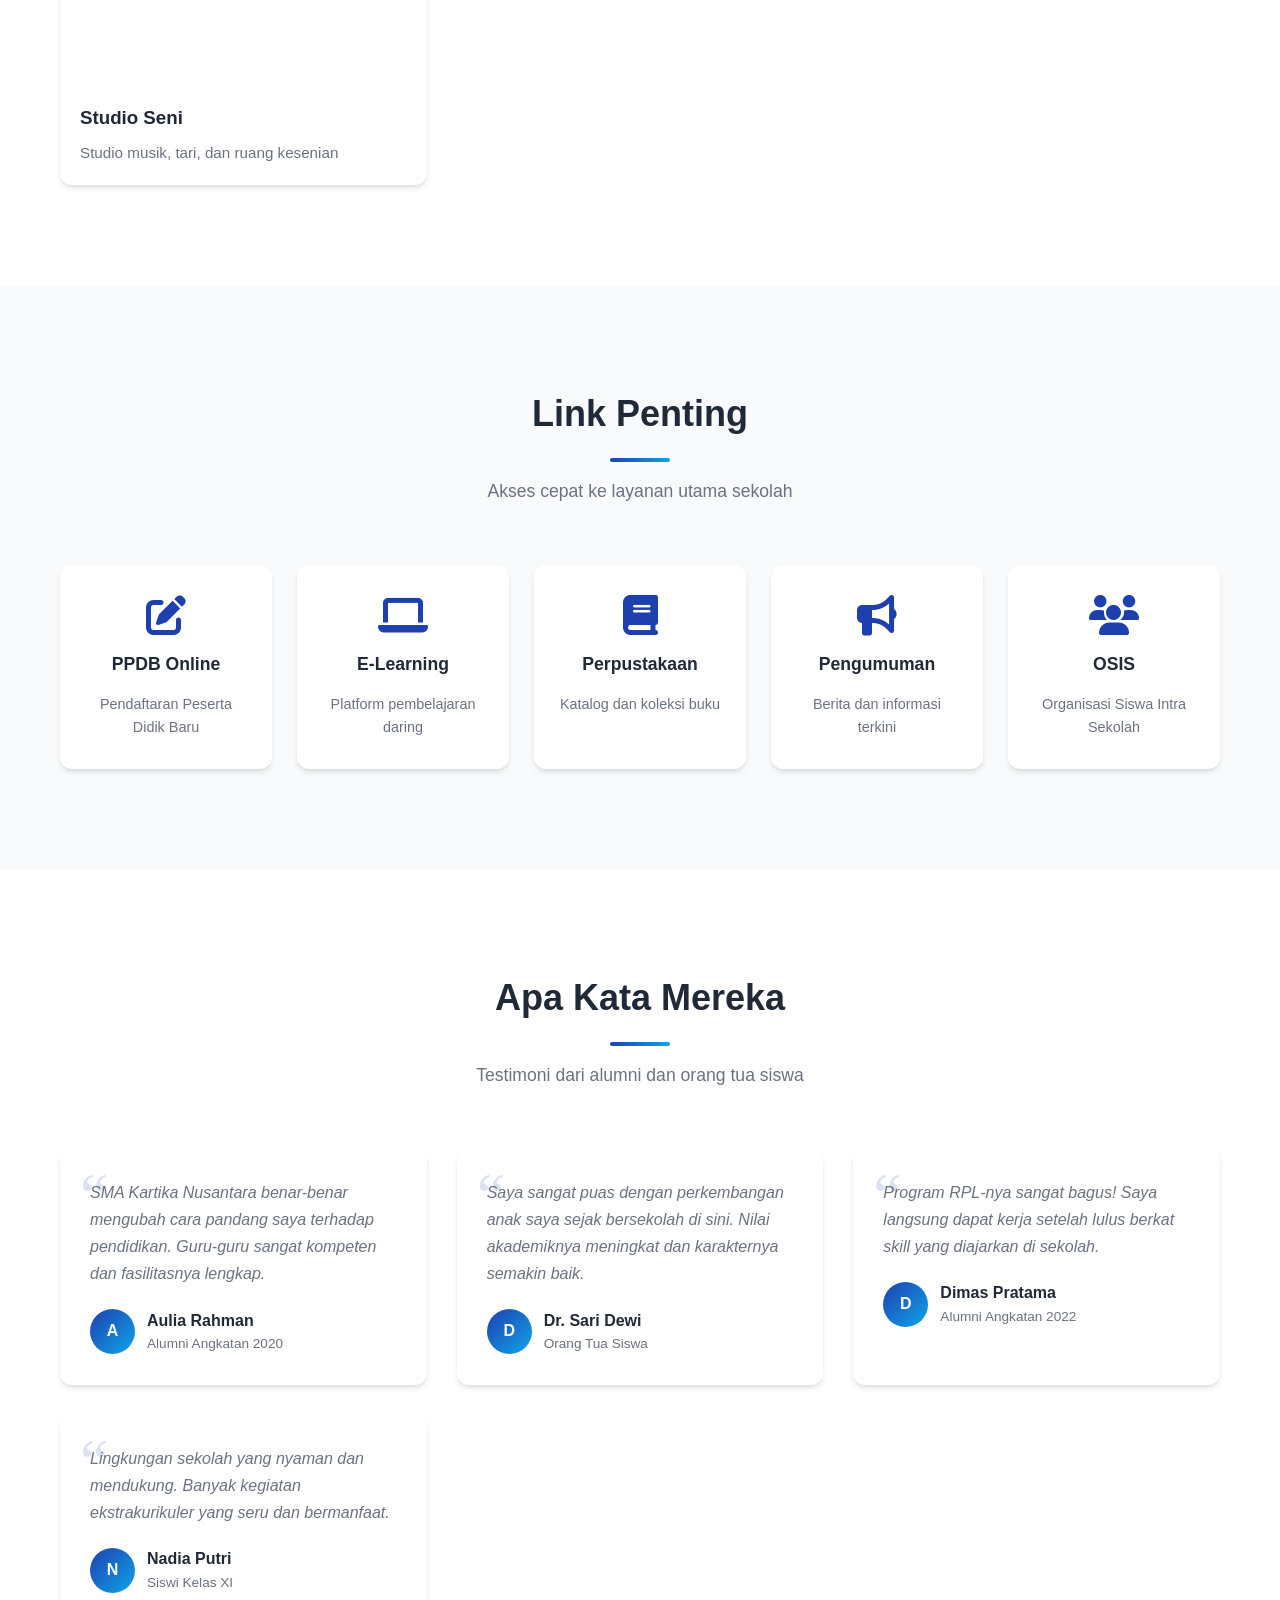
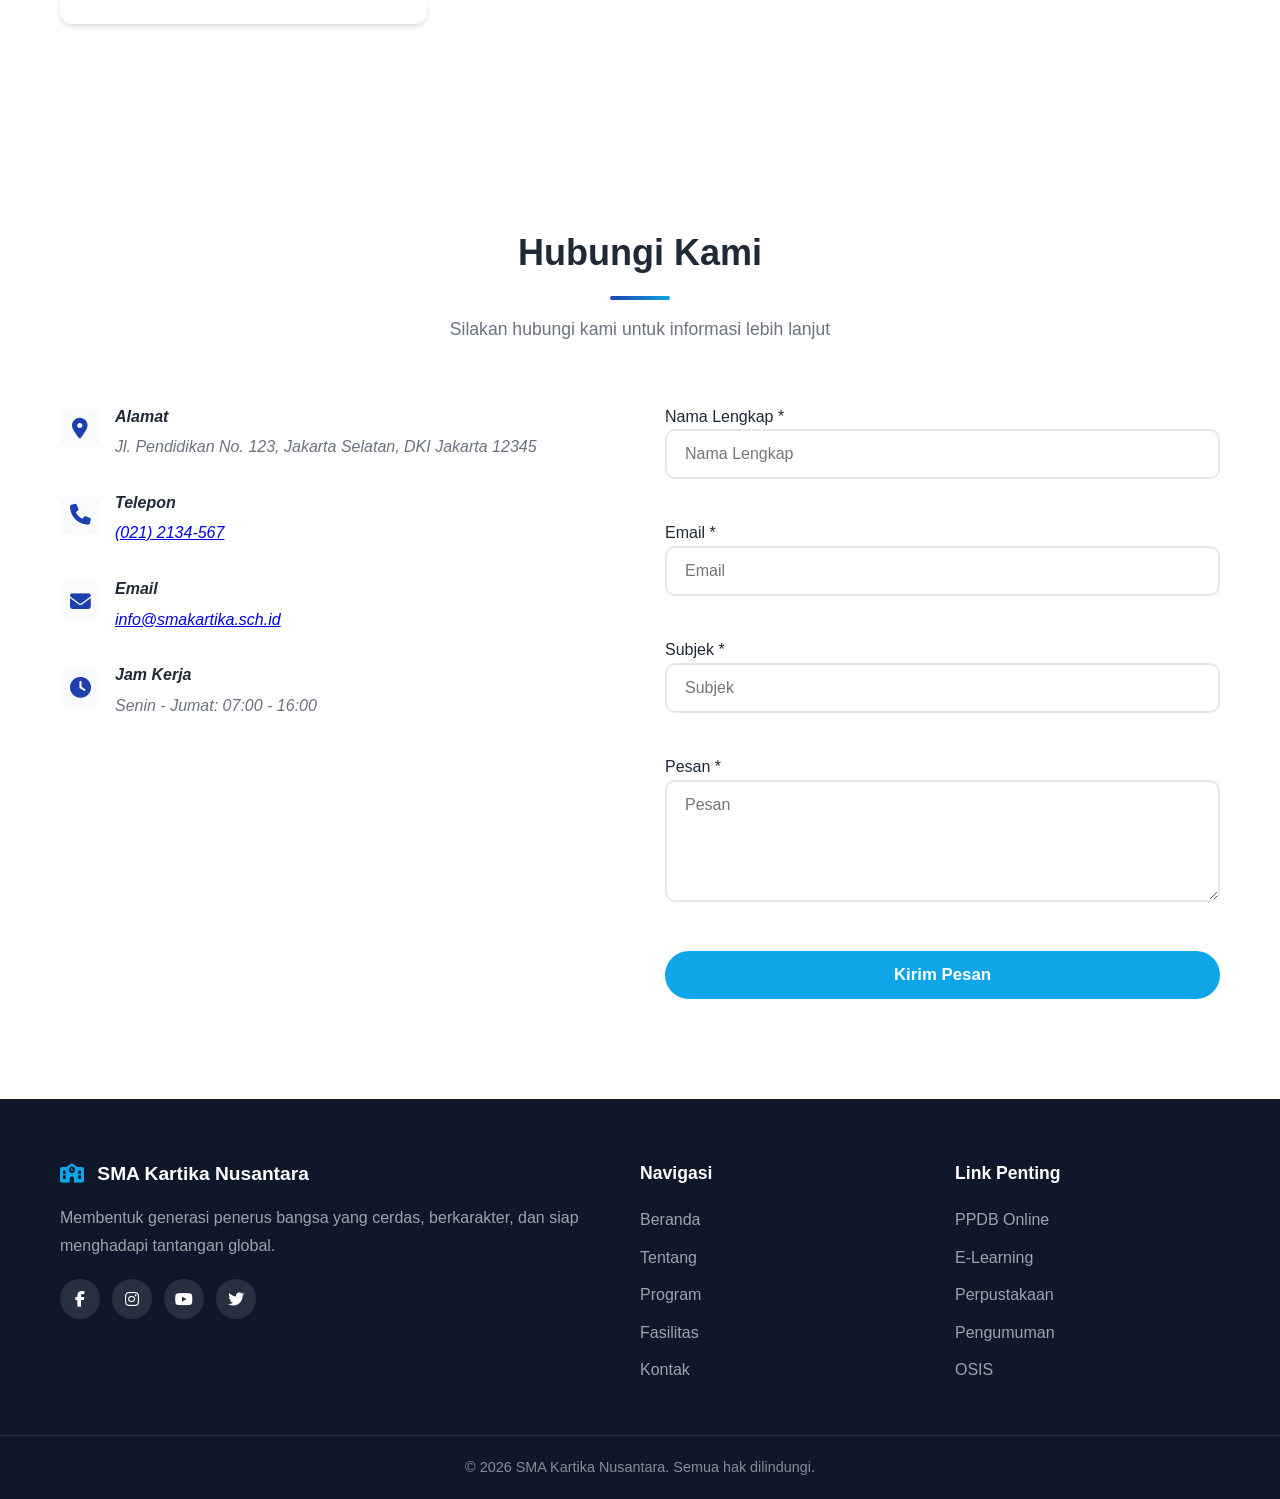
==== commit 49608abf: "Update index.html" ====
--- a/index.html
+++ b/index.html
@@ -21,10 +21,8 @@
     <link rel="stylesheet" href="https://cdnjs.cloudflare.com/ajax/libs/font-awesome/6.5.0/css/all.min.css">
 </head>
 <body>
-    <!-- Skip to main content link for accessibility -->
     <a href="#main-content" class="skip-to-content">Lompat ke konten utama</a>
 
-    <!-- Navbar -->
     <nav class="navbar" aria-label="Navigasi utama">
         <div class="container nav-container">
             <a href="/" class="nav-logo" title="Beranda SMA Kartika Nusantara">
@@ -45,9 +43,7 @@
         </div>
     </nav>
 
-    <!-- Main Content -->
     <main id="main-content">
-        <!-- Hero Section -->
         <section class="hero" id="home">
             <div class="hero-overlay"></div>
             <div class="container hero-content">
@@ -60,7 +56,6 @@
             </div>
         </section>
 
-        <!-- About Section -->
         <section class="section" id="about">
             <div class="container">
                 <div class="section-header">
@@ -110,7 +105,6 @@
             </div>
         </section>
 
-        <!-- Programs Section -->
         <section class="section bg-light" id="programs">
             <div class="container">
                 <div class="section-header">
@@ -151,7 +145,6 @@
             </div>
         </section>
 
-        <!-- Facilities Section -->
         <section class="section" id="facilities">
             <div class="container">
                 <div class="section-header">
@@ -216,7 +209,6 @@
             </div>
         </section>
 
-        <!-- Quick Links Section - Moved to be more visible -->
         <section class="section bg-light" id="quick-links">
             <div class="container">
                 <div class="section-header">
@@ -254,7 +246,6 @@
             </div>
         </section>
 
-        <!-- Testimonials Section -->
         <section class="section" id="testimonials">
             <div class="container">
                 <div class="section-header">
@@ -266,7 +257,6 @@
             </div>
         </section>
 
-        <!-- Contact Section -->
         <section class="section" id="contact">
             <div class="container">
                 <div class="section-header">
@@ -365,7 +355,6 @@
         </section>
     </main>
 
-    <!-- Footer -->
     <footer class="footer" aria-label="Footer situs">
         <div class="container footer-grid">
             <div class="footer-brand">
@@ -412,7 +401,6 @@
         </div>
     </footer>
 
-    <!-- Back to top button -->
     <button id="backToTopBtn" class="back-to-top" aria-label="Kembali ke atas" title="Kembali ke atas">
         <i class="fas fa-arrow-up" aria-hidden="true"></i>
     </button>
